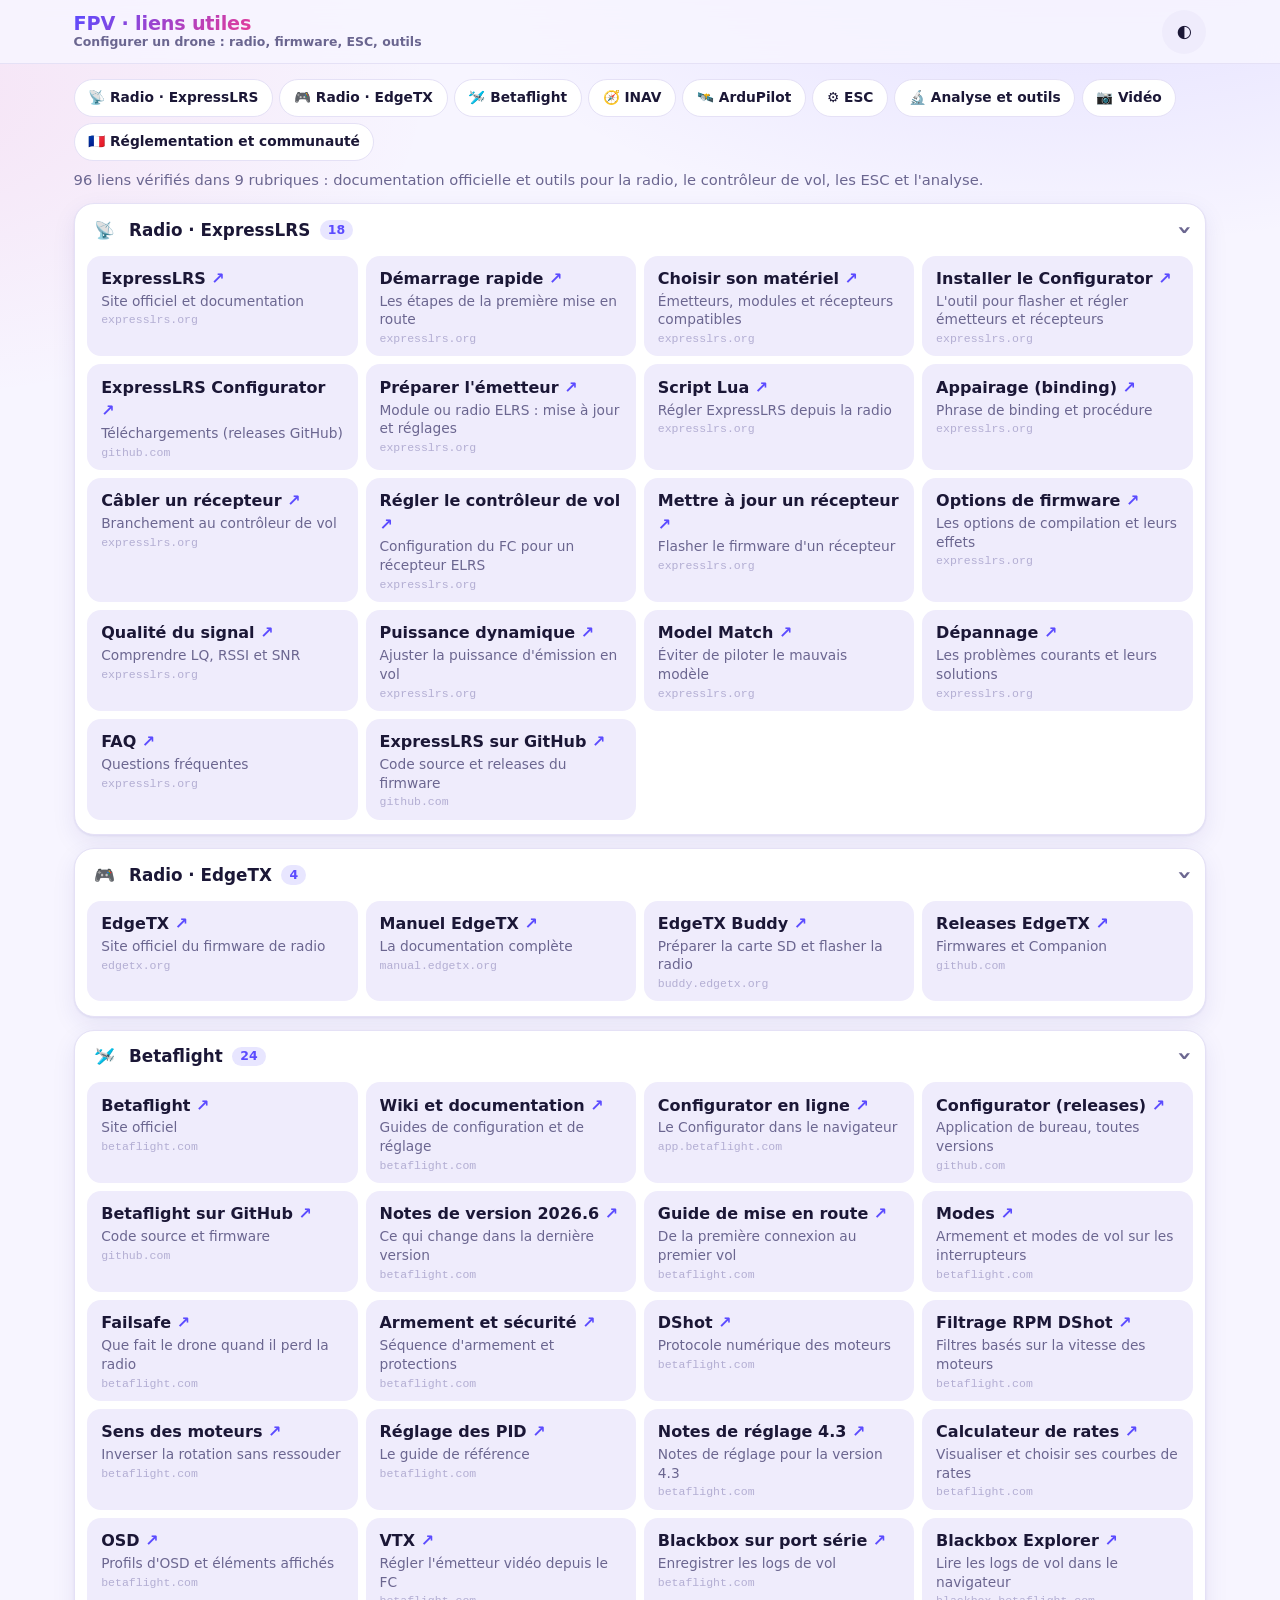
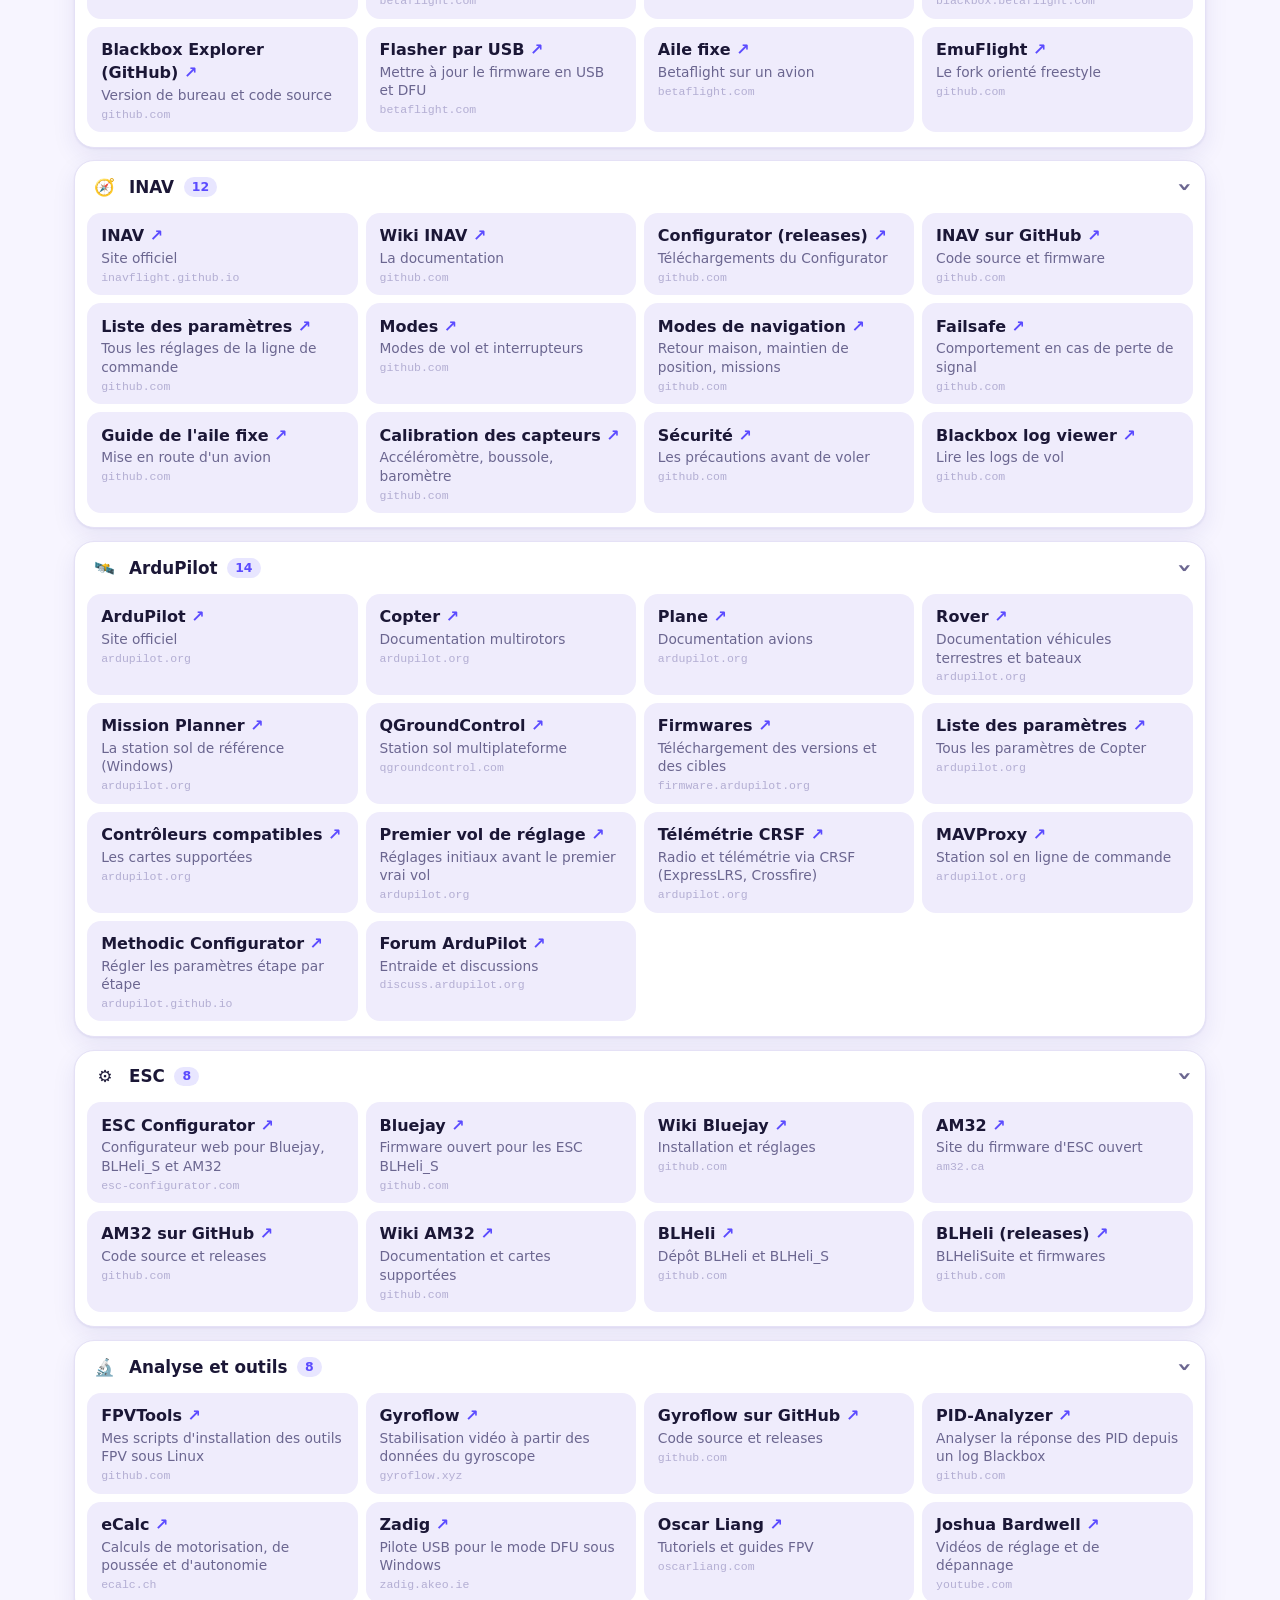
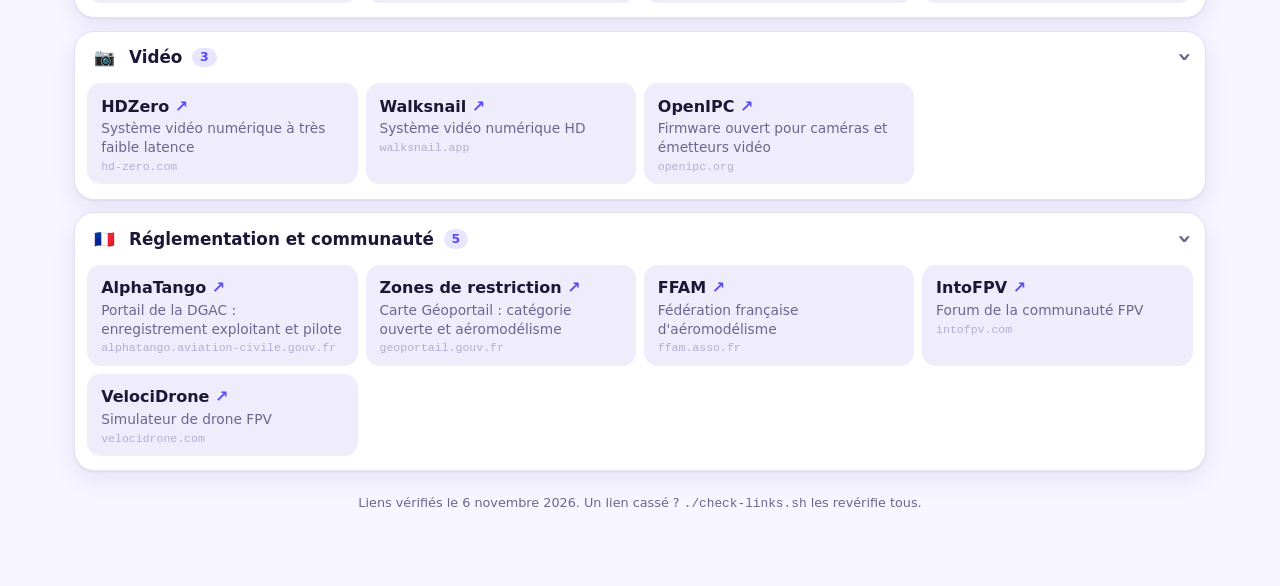
==== index.html @ 6d319567 "Add a page of useful links for configuring a drone index.html is a standalone page (no external reso" ====
<!doctype html>
<html lang="fr">
<head>
<meta charset="utf-8">
<meta name="viewport" content="width=device-width, initial-scale=1">
<title>FPV · liens utiles</title>
<meta name="description" content="Tous les liens utiles pour configurer un drone FPV : radio ExpressLRS et EdgeTX, Betaflight, INAV, ArduPilot, ESC, outils et documentation.">
<meta name="theme-color" content="#f7f5ff" media="(prefers-color-scheme: light)">
<meta name="theme-color" content="#0f0c22" media="(prefers-color-scheme: dark)">
<link rel="icon" type="image/svg+xml" href="data:image/svg+xml,%3Csvg xmlns='http://www.w3.org/2000/svg' viewBox='0 0 64 64'%3E%3Cdefs%3E%3ClinearGradient id='g' x1='0' y1='0' x2='1' y2='1'%3E%3Cstop offset='0' stop-color='%235b4bff'/%3E%3Cstop offset='1' stop-color='%23e63b97'/%3E%3C/linearGradient%3E%3C/defs%3E%3Crect width='64' height='64' rx='16' fill='url%28%23g%29'/%3E%3Cg fill='none' stroke='%23fff' stroke-width='4' stroke-linecap='round'%3E%3Cpath d='M22 22l20 20M42 22L22 42'/%3E%3Ccircle cx='19' cy='19' r='6'/%3E%3Ccircle cx='45' cy='19' r='6'/%3E%3Ccircle cx='19' cy='45' r='6'/%3E%3Ccircle cx='45' cy='45' r='6'/%3E%3C/g%3E%3Crect x='27' y='27' width='10' height='10' rx='3' fill='%23fff'/%3E%3C/svg%3E">
<!--
  Page autonome : tout le style et le script sont dans ce fichier, rien n'est chargé depuis l'extérieur.
  Les variables de couleur et de rayon (--bg, --card, --ac, --grad…) sont celles de WebApps/code/common.css :
  pour l'intégrer à WebApps, supprimer le bloc « Variables » ci-dessous et ajouter <link rel="stylesheet" href="common.css">.
  Pensée pour les petits écrans (à partir de 240 px de large, écran tactile de kiosque) comme pour les grands.
-->
<style>
/* Variables (identiques à common.css) ----------------------------------- */
:root{
  color-scheme:light;
  --bg:#f7f5ff; --card:#ffffff; --card2:#efecfc; --fg:#1b1736; --mut:#6b6690; --mut2:#b3aed3; --line:#e5e1f6;
  --ac:#5b4bff; --ac2:#e63b97; --ac3:#ffb020; --on-ac:#ffffff;
  --glass:#f7f5ffd9; --shadow:0 1px 2px #2b1f8a14,0 8px 24px #2b1f8a14;
  --ac-soft:color-mix(in srgb,var(--ac) 14%,var(--card));
  --hover:color-mix(in srgb,var(--fg) 7%,transparent);
  --grad:linear-gradient(135deg,var(--ac),var(--ac2));
  --r-s:12px; --r-m:14px; --r-l:20px;
  --f-ui:ui-rounded,"SF Pro Rounded",Nunito,"Varela Round",system-ui,-apple-system,"Segoe UI",Roboto,sans-serif;
  --f-mono:ui-monospace,SFMono-Regular,Menlo,Consolas,monospace;
  accent-color:var(--ac);
}
@media (prefers-color-scheme:dark){
  :root:not([data-theme="light"]){
    color-scheme:dark;
    --bg:#0f0c22; --card:#1a1633; --card2:#262048; --fg:#f2efff; --mut:#a29ccb; --mut2:#544d78; --line:#2f2858;
    --ac:#8f7dff; --ac2:#ff6fb5; --ac3:#ffc247; --on-ac:#150b33;
    --glass:#0f0c22d9; --shadow:0 1px 2px #0007,0 10px 28px #0005;
  }
}
:root[data-theme="dark"]{
  color-scheme:dark;
  --bg:#0f0c22; --card:#1a1633; --card2:#262048; --fg:#f2efff; --mut:#a29ccb; --mut2:#544d78; --line:#2f2858;
  --ac:#8f7dff; --ac2:#ff6fb5; --ac3:#ffc247; --on-ac:#150b33;
  --glass:#0f0c22d9; --shadow:0 1px 2px #0007,0 10px 28px #0005;
}

/* Base --------------------------------------------------------------------- */
*{box-sizing:border-box}
html{-webkit-text-size-adjust:100%}
body{
  margin:0; color:var(--fg); font:16px/1.45 var(--f-ui);
  background:
    radial-gradient(60rem 30rem at 85% -10%, color-mix(in srgb,var(--ac) 14%,transparent), transparent 70%),
    radial-gradient(50rem 28rem at -10% 10%, color-mix(in srgb,var(--ac2) 10%,transparent), transparent 70%),
    var(--bg);
  background-attachment:fixed;
}
.wrap{max-width:74rem; margin:0 auto; padding:0 clamp(.6rem,3vw,1.6rem) 3rem}

/* Barre du haut ------------------------------------------------------------ */
.topbar{position:sticky; top:0; z-index:5; background:var(--glass); backdrop-filter:blur(14px); -webkit-backdrop-filter:blur(14px); border-bottom:1px solid var(--line)}
.topbar-in{max-width:74rem; margin:0 auto; padding:.6rem clamp(.6rem,3vw,1.6rem); display:flex; align-items:center; gap:.6rem}
.brand{flex:1; min-width:0; margin:0; font-size:1.2rem; font-weight:800; letter-spacing:-.01em; line-height:1.15}
.brand>span:first-child{background:var(--grad); -webkit-background-clip:text; background-clip:text; color:transparent}
.subtitle{display:block; color:var(--mut); font-size:.78rem; font-weight:600; letter-spacing:0}
.iconbtn{flex:none; width:2.75rem; height:2.75rem; border:0; border-radius:50%; background:var(--card2); color:var(--fg); font:inherit; font-size:1.1rem; cursor:pointer}
.iconbtn:hover{background:var(--hover)}

/* Navigation par pastilles -------------------------------------------------- */
.chips{display:flex; flex-wrap:wrap; gap:.4rem; padding:.9rem 0 .3rem}
.chips a{display:inline-block; padding:.5rem .85rem; border-radius:999px; background:var(--card); border:1px solid var(--line); color:var(--fg); text-decoration:none; font-size:.86rem; font-weight:700}
.chips a:hover{border-color:var(--ac); background:var(--ac-soft)}
.intro{margin:.2rem 0 .4rem; color:var(--mut); font-size:.92rem}

/* Sections repliables ------------------------------------------------------- */
details.cat{margin:.8rem 0; background:var(--card); border:1px solid var(--line); border-radius:var(--r-l); box-shadow:var(--shadow); scroll-margin-top:4.5rem}
details.cat>summary{display:flex; align-items:center; gap:.6rem; padding:.85rem 1rem; min-height:3rem; cursor:pointer; list-style:none; font-weight:800; font-size:1.05rem}
details.cat>summary::-webkit-details-marker{display:none}
details.cat>summary::after{content:"›"; margin-left:auto; color:var(--mut); font-size:1.5rem; line-height:1; transition:transform .2s}
details.cat[open]>summary::after{transform:rotate(90deg)}
.ic{flex:none; width:1.8rem; text-align:center}
.nm{min-width:0}
.n{flex:none; padding:.05rem .5rem; border-radius:999px; background:var(--ac-soft); color:var(--ac); font-size:.78rem; font-weight:800}

/* Liens ---------------------------------------------------------------------- */
.links{list-style:none; margin:0; padding:0 .8rem .9rem; display:grid; gap:.5rem; grid-template-columns:repeat(auto-fill,minmax(min(100%,16rem),1fr))}
.lk{display:block; height:100%; min-height:2.75rem; padding:.65rem .8rem; border-radius:var(--r-m); background:var(--card2); border:1px solid transparent; color:var(--fg); text-decoration:none}
.lk:hover{border-color:var(--ac); background:var(--ac-soft)}
.lk:focus-visible,.chips a:focus-visible,summary:focus-visible,.iconbtn:focus-visible{outline:3px solid var(--ac); outline-offset:2px}
.lk .t{display:block; font-weight:700; overflow-wrap:anywhere}
.lk .t::after{content:" ↗"; color:var(--ac); font-weight:600}
.lk .d{display:block; margin-top:.1rem; color:var(--mut); font-size:.86rem; line-height:1.35}
.lk .h{display:block; margin-top:.2rem; color:var(--mut2); font:.72rem var(--f-mono); overflow-wrap:anywhere}

footer{margin-top:1.4rem; color:var(--mut); font-size:.8rem; text-align:center}
footer code{font-family:var(--f-mono)}

@media (max-width:360px){
  body{font-size:15px}
  .subtitle{display:none}
  .chips a{padding:.45rem .7rem}
  .links{padding:0 .5rem .6rem}
}
@media (prefers-reduced-motion:reduce){*{transition:none!important}}
@media print{.topbar,.chips{display:none} details.cat{box-shadow:none} details.cat:not([open])>*:not(summary){display:block}}
</style>
</head>
<body>
<header class="topbar">
  <div class="topbar-in">
    <h1 class="brand"><span>FPV · liens utiles</span><span class="subtitle">Configurer un drone : radio, firmware, ESC, outils</span></h1>
    <button class="iconbtn" id="theme" type="button" aria-label="Thème : automatique" title="Thème : automatique">◐</button>
  </div>
</header>

<main class="wrap">
  <nav class="chips" aria-label="Sections">
    <a href="#elrs">📡 Radio · ExpressLRS</a>
    <a href="#edgetx">🎮 Radio · EdgeTX</a>
    <a href="#betaflight">🛩️ Betaflight</a>
    <a href="#inav">🧭 INAV</a>
    <a href="#ardupilot">🛰️ ArduPilot</a>
    <a href="#esc">⚙️ ESC</a>
    <a href="#outils">🔬 Analyse et outils</a>
    <a href="#video">📷 Vidéo</a>
    <a href="#ref">🇫🇷 Réglementation et communauté</a>
  </nav>
  <p class="intro">96 liens vérifiés dans 9 rubriques : documentation officielle et outils pour la radio, le contrôleur de vol, les ESC et l'analyse.</p>

  <details class="cat" id="elrs" open>
    <summary><span class="ic" aria-hidden="true">📡</span><span class="nm">Radio · ExpressLRS</span><span class="n">18</span></summary>
    <ul class="links">
      <li><a class="lk" href="https://www.expresslrs.org/"><span class="t">ExpressLRS</span><span class="d">Site officiel et documentation</span><span class="h">expresslrs.org</span></a></li>
      <li><a class="lk" href="https://www.expresslrs.org/quick-start/getting-started/"><span class="t">Démarrage rapide</span><span class="d">Les étapes de la première mise en route</span><span class="h">expresslrs.org</span></a></li>
      <li><a class="lk" href="https://www.expresslrs.org/hardware/hardware-selection/"><span class="t">Choisir son matériel</span><span class="d">Émetteurs, modules et récepteurs compatibles</span><span class="h">expresslrs.org</span></a></li>
      <li><a class="lk" href="https://www.expresslrs.org/quick-start/installing-configurator/"><span class="t">Installer le Configurator</span><span class="d">L&#x27;outil pour flasher et régler émetteurs et récepteurs</span><span class="h">expresslrs.org</span></a></li>
      <li><a class="lk" href="https://github.com/ExpressLRS/ExpressLRS-Configurator/releases"><span class="t">ExpressLRS Configurator</span><span class="d">Téléchargements (releases GitHub)</span><span class="h">github.com</span></a></li>
      <li><a class="lk" href="https://www.expresslrs.org/quick-start/transmitters/tx-prep/"><span class="t">Préparer l&#x27;émetteur</span><span class="d">Module ou radio ELRS : mise à jour et réglages</span><span class="h">expresslrs.org</span></a></li>
      <li><a class="lk" href="https://www.expresslrs.org/quick-start/transmitters/lua-howto/"><span class="t">Script Lua</span><span class="d">Régler ExpressLRS depuis la radio</span><span class="h">expresslrs.org</span></a></li>
      <li><a class="lk" href="https://www.expresslrs.org/quick-start/binding/"><span class="t">Appairage (binding)</span><span class="d">Phrase de binding et procédure</span><span class="h">expresslrs.org</span></a></li>
      <li><a class="lk" href="https://www.expresslrs.org/quick-start/receivers/wiring-up/"><span class="t">Câbler un récepteur</span><span class="d">Branchement au contrôleur de vol</span><span class="h">expresslrs.org</span></a></li>
      <li><a class="lk" href="https://www.expresslrs.org/quick-start/receivers/configuring-fc/"><span class="t">Régler le contrôleur de vol</span><span class="d">Configuration du FC pour un récepteur ELRS</span><span class="h">expresslrs.org</span></a></li>
      <li><a class="lk" href="https://www.expresslrs.org/quick-start/receivers/updating/"><span class="t">Mettre à jour un récepteur</span><span class="d">Flasher le firmware d&#x27;un récepteur</span><span class="h">expresslrs.org</span></a></li>
      <li><a class="lk" href="https://www.expresslrs.org/quick-start/firmware-options/"><span class="t">Options de firmware</span><span class="d">Les options de compilation et leurs effets</span><span class="h">expresslrs.org</span></a></li>
      <li><a class="lk" href="https://www.expresslrs.org/info/signal-health/"><span class="t">Qualité du signal</span><span class="d">Comprendre LQ, RSSI et SNR</span><span class="h">expresslrs.org</span></a></li>
      <li><a class="lk" href="https://www.expresslrs.org/software/dynamic-transmit-power/"><span class="t">Puissance dynamique</span><span class="d">Ajuster la puissance d&#x27;émission en vol</span><span class="h">expresslrs.org</span></a></li>
      <li><a class="lk" href="https://www.expresslrs.org/software/model-config-match/"><span class="t">Model Match</span><span class="d">Éviter de piloter le mauvais modèle</span><span class="h">expresslrs.org</span></a></li>
      <li><a class="lk" href="https://www.expresslrs.org/quick-start/troubleshooting/"><span class="t">Dépannage</span><span class="d">Les problèmes courants et leurs solutions</span><span class="h">expresslrs.org</span></a></li>
      <li><a class="lk" href="https://www.expresslrs.org/faq/"><span class="t">FAQ</span><span class="d">Questions fréquentes</span><span class="h">expresslrs.org</span></a></li>
      <li><a class="lk" href="https://github.com/ExpressLRS/ExpressLRS"><span class="t">ExpressLRS sur GitHub</span><span class="d">Code source et releases du firmware</span><span class="h">github.com</span></a></li>
    </ul>
  </details>
  <details class="cat" id="edgetx" open>
    <summary><span class="ic" aria-hidden="true">🎮</span><span class="nm">Radio · EdgeTX</span><span class="n">4</span></summary>
    <ul class="links">
      <li><a class="lk" href="https://edgetx.org/"><span class="t">EdgeTX</span><span class="d">Site officiel du firmware de radio</span><span class="h">edgetx.org</span></a></li>
      <li><a class="lk" href="https://manual.edgetx.org/"><span class="t">Manuel EdgeTX</span><span class="d">La documentation complète</span><span class="h">manual.edgetx.org</span></a></li>
      <li><a class="lk" href="https://buddy.edgetx.org/"><span class="t">EdgeTX Buddy</span><span class="d">Préparer la carte SD et flasher la radio</span><span class="h">buddy.edgetx.org</span></a></li>
      <li><a class="lk" href="https://github.com/EdgeTX/edgetx/releases"><span class="t">Releases EdgeTX</span><span class="d">Firmwares et Companion</span><span class="h">github.com</span></a></li>
    </ul>
  </details>
  <details class="cat" id="betaflight" open>
    <summary><span class="ic" aria-hidden="true">🛩️</span><span class="nm">Betaflight</span><span class="n">24</span></summary>
    <ul class="links">
      <li><a class="lk" href="https://betaflight.com/"><span class="t">Betaflight</span><span class="d">Site officiel</span><span class="h">betaflight.com</span></a></li>
      <li><a class="lk" href="https://betaflight.com/docs/wiki"><span class="t">Wiki et documentation</span><span class="d">Guides de configuration et de réglage</span><span class="h">betaflight.com</span></a></li>
      <li><a class="lk" href="https://app.betaflight.com/"><span class="t">Configurator en ligne</span><span class="d">Le Configurator dans le navigateur</span><span class="h">app.betaflight.com</span></a></li>
      <li><a class="lk" href="https://github.com/betaflight/betaflight-configurator/releases"><span class="t">Configurator (releases)</span><span class="d">Application de bureau, toutes versions</span><span class="h">github.com</span></a></li>
      <li><a class="lk" href="https://github.com/betaflight/betaflight"><span class="t">Betaflight sur GitHub</span><span class="d">Code source et firmware</span><span class="h">github.com</span></a></li>
      <li><a class="lk" href="https://betaflight.com/docs/wiki/release/Betaflight-2026-6-Release-Notes"><span class="t">Notes de version 2026.6</span><span class="d">Ce qui change dans la dernière version</span><span class="h">betaflight.com</span></a></li>
      <li><a class="lk" href="https://betaflight.com/docs/wiki/getting-started/setup-guide"><span class="t">Guide de mise en route</span><span class="d">De la première connexion au premier vol</span><span class="h">betaflight.com</span></a></li>
      <li><a class="lk" href="https://betaflight.com/docs/wiki/guides/current/Modes"><span class="t">Modes</span><span class="d">Armement et modes de vol sur les interrupteurs</span><span class="h">betaflight.com</span></a></li>
      <li><a class="lk" href="https://betaflight.com/docs/wiki/guides/current/Failsafe"><span class="t">Failsafe</span><span class="d">Que fait le drone quand il perd la radio</span><span class="h">betaflight.com</span></a></li>
      <li><a class="lk" href="https://betaflight.com/docs/wiki/guides/current/Arming-Sequence-And-Safety"><span class="t">Armement et sécurité</span><span class="d">Séquence d&#x27;armement et protections</span><span class="h">betaflight.com</span></a></li>
      <li><a class="lk" href="https://betaflight.com/docs/wiki/guides/current/Dshot"><span class="t">DShot</span><span class="d">Protocole numérique des moteurs</span><span class="h">betaflight.com</span></a></li>
      <li><a class="lk" href="https://betaflight.com/docs/wiki/guides/current/DSHOT-RPM-Filtering"><span class="t">Filtrage RPM DShot</span><span class="d">Filtres basés sur la vitesse des moteurs</span><span class="h">betaflight.com</span></a></li>
      <li><a class="lk" href="https://betaflight.com/docs/wiki/guides/current/Reversed-motor-direction"><span class="t">Sens des moteurs</span><span class="d">Inverser la rotation sans ressouder</span><span class="h">betaflight.com</span></a></li>
      <li><a class="lk" href="https://betaflight.com/docs/wiki/guides/current/PID-Tuning-Guide"><span class="t">Réglage des PID</span><span class="d">Le guide de référence</span><span class="h">betaflight.com</span></a></li>
      <li><a class="lk" href="https://betaflight.com/docs/wiki/tuning/4-3-Tuning-Notes"><span class="t">Notes de réglage 4.3</span><span class="d">Notes de réglage pour la version 4.3</span><span class="h">betaflight.com</span></a></li>
      <li><a class="lk" href="https://betaflight.com/docs/wiki/guides/current/Rate-Calculator"><span class="t">Calculateur de rates</span><span class="d">Visualiser et choisir ses courbes de rates</span><span class="h">betaflight.com</span></a></li>
      <li><a class="lk" href="https://betaflight.com/docs/wiki/guides/current/OSD-Profiles"><span class="t">OSD</span><span class="d">Profils d&#x27;OSD et éléments affichés</span><span class="h">betaflight.com</span></a></li>
      <li><a class="lk" href="https://betaflight.com/docs/wiki/guides/current/VTX"><span class="t">VTX</span><span class="d">Régler l&#x27;émetteur vidéo depuis le FC</span><span class="h">betaflight.com</span></a></li>
      <li><a class="lk" href="https://betaflight.com/docs/wiki/guides/current/Serial-BlackBox-Logging"><span class="t">Blackbox sur port série</span><span class="d">Enregistrer les logs de vol</span><span class="h">betaflight.com</span></a></li>
      <li><a class="lk" href="https://blackbox.betaflight.com/"><span class="t">Blackbox Explorer</span><span class="d">Lire les logs de vol dans le navigateur</span><span class="h">blackbox.betaflight.com</span></a></li>
      <li><a class="lk" href="https://github.com/betaflight/blackbox-log-viewer"><span class="t">Blackbox Explorer (GitHub)</span><span class="d">Version de bureau et code source</span><span class="h">github.com</span></a></li>
      <li><a class="lk" href="https://betaflight.com/docs/wiki/guides/current/USB-Flashing"><span class="t">Flasher par USB</span><span class="d">Mettre à jour le firmware en USB et DFU</span><span class="h">betaflight.com</span></a></li>
      <li><a class="lk" href="https://betaflight.com/docs/wiki/guides/current/Setup-for-a-Fixed-Wing-Aircraft"><span class="t">Aile fixe</span><span class="d">Betaflight sur un avion</span><span class="h">betaflight.com</span></a></li>
      <li><a class="lk" href="https://github.com/emuflight/EmuFlight"><span class="t">EmuFlight</span><span class="d">Le fork orienté freestyle</span><span class="h">github.com</span></a></li>
    </ul>
  </details>
  <details class="cat" id="inav" open>
    <summary><span class="ic" aria-hidden="true">🧭</span><span class="nm">INAV</span><span class="n">12</span></summary>
    <ul class="links">
      <li><a class="lk" href="https://inavflight.github.io/"><span class="t">INAV</span><span class="d">Site officiel</span><span class="h">inavflight.github.io</span></a></li>
      <li><a class="lk" href="https://github.com/iNavFlight/inav/wiki"><span class="t">Wiki INAV</span><span class="d">La documentation</span><span class="h">github.com</span></a></li>
      <li><a class="lk" href="https://github.com/iNavFlight/inav-configurator/releases"><span class="t">Configurator (releases)</span><span class="d">Téléchargements du Configurator</span><span class="h">github.com</span></a></li>
      <li><a class="lk" href="https://github.com/iNavFlight/inav"><span class="t">INAV sur GitHub</span><span class="d">Code source et firmware</span><span class="h">github.com</span></a></li>
      <li><a class="lk" href="https://github.com/iNavFlight/inav/blob/master/docs/Settings.md"><span class="t">Liste des paramètres</span><span class="d">Tous les réglages de la ligne de commande</span><span class="h">github.com</span></a></li>
      <li><a class="lk" href="https://github.com/iNavFlight/inav/wiki/Modes"><span class="t">Modes</span><span class="d">Modes de vol et interrupteurs</span><span class="h">github.com</span></a></li>
      <li><a class="lk" href="https://github.com/iNavFlight/inav/wiki/Navigation-modes"><span class="t">Modes de navigation</span><span class="d">Retour maison, maintien de position, missions</span><span class="h">github.com</span></a></li>
      <li><a class="lk" href="https://github.com/iNavFlight/inav/wiki/Failsafe"><span class="t">Failsafe</span><span class="d">Comportement en cas de perte de signal</span><span class="h">github.com</span></a></li>
      <li><a class="lk" href="https://github.com/iNavFlight/inav/wiki/Fixed-Wing-Guide"><span class="t">Guide de l&#x27;aile fixe</span><span class="d">Mise en route d&#x27;un avion</span><span class="h">github.com</span></a></li>
      <li><a class="lk" href="https://github.com/iNavFlight/inav/wiki/Sensor-Calibration"><span class="t">Calibration des capteurs</span><span class="d">Accéléromètre, boussole, baromètre</span><span class="h">github.com</span></a></li>
      <li><a class="lk" href="https://github.com/iNavFlight/inav/wiki/Safety"><span class="t">Sécurité</span><span class="d">Les précautions avant de voler</span><span class="h">github.com</span></a></li>
      <li><a class="lk" href="https://github.com/iNavFlight/blackbox-log-viewer"><span class="t">Blackbox log viewer</span><span class="d">Lire les logs de vol</span><span class="h">github.com</span></a></li>
    </ul>
  </details>
  <details class="cat" id="ardupilot" open>
    <summary><span class="ic" aria-hidden="true">🛰️</span><span class="nm">ArduPilot</span><span class="n">14</span></summary>
    <ul class="links">
      <li><a class="lk" href="https://ardupilot.org/"><span class="t">ArduPilot</span><span class="d">Site officiel</span><span class="h">ardupilot.org</span></a></li>
      <li><a class="lk" href="https://ardupilot.org/copter/"><span class="t">Copter</span><span class="d">Documentation multirotors</span><span class="h">ardupilot.org</span></a></li>
      <li><a class="lk" href="https://ardupilot.org/plane/"><span class="t">Plane</span><span class="d">Documentation avions</span><span class="h">ardupilot.org</span></a></li>
      <li><a class="lk" href="https://ardupilot.org/rover/"><span class="t">Rover</span><span class="d">Documentation véhicules terrestres et bateaux</span><span class="h">ardupilot.org</span></a></li>
      <li><a class="lk" href="https://ardupilot.org/planner/"><span class="t">Mission Planner</span><span class="d">La station sol de référence (Windows)</span><span class="h">ardupilot.org</span></a></li>
      <li><a class="lk" href="https://qgroundcontrol.com/"><span class="t">QGroundControl</span><span class="d">Station sol multiplateforme</span><span class="h">qgroundcontrol.com</span></a></li>
      <li><a class="lk" href="https://firmware.ardupilot.org/"><span class="t">Firmwares</span><span class="d">Téléchargement des versions et des cibles</span><span class="h">firmware.ardupilot.org</span></a></li>
      <li><a class="lk" href="https://ardupilot.org/copter/docs/parameters.html"><span class="t">Liste des paramètres</span><span class="d">Tous les paramètres de Copter</span><span class="h">ardupilot.org</span></a></li>
      <li><a class="lk" href="https://ardupilot.org/copter/docs/common-autopilots.html"><span class="t">Contrôleurs compatibles</span><span class="d">Les cartes supportées</span><span class="h">ardupilot.org</span></a></li>
      <li><a class="lk" href="https://ardupilot.org/copter/docs/initial-tuning-flight.html"><span class="t">Premier vol de réglage</span><span class="d">Réglages initiaux avant le premier vrai vol</span><span class="h">ardupilot.org</span></a></li>
      <li><a class="lk" href="https://ardupilot.org/copter/docs/common-crsf-telemetry.html"><span class="t">Télémétrie CRSF</span><span class="d">Radio et télémétrie via CRSF (ExpressLRS, Crossfire)</span><span class="h">ardupilot.org</span></a></li>
      <li><a class="lk" href="https://ardupilot.org/mavproxy/"><span class="t">MAVProxy</span><span class="d">Station sol en ligne de commande</span><span class="h">ardupilot.org</span></a></li>
      <li><a class="lk" href="https://ardupilot.github.io/MethodicConfigurator/"><span class="t">Methodic Configurator</span><span class="d">Régler les paramètres étape par étape</span><span class="h">ardupilot.github.io</span></a></li>
      <li><a class="lk" href="https://discuss.ardupilot.org/"><span class="t">Forum ArduPilot</span><span class="d">Entraide et discussions</span><span class="h">discuss.ardupilot.org</span></a></li>
    </ul>
  </details>
  <details class="cat" id="esc" open>
    <summary><span class="ic" aria-hidden="true">⚙️</span><span class="nm">ESC</span><span class="n">8</span></summary>
    <ul class="links">
      <li><a class="lk" href="https://esc-configurator.com/"><span class="t">ESC Configurator</span><span class="d">Configurateur web pour Bluejay, BLHeli_S et AM32</span><span class="h">esc-configurator.com</span></a></li>
      <li><a class="lk" href="https://github.com/bird-sanctuary/bluejay"><span class="t">Bluejay</span><span class="d">Firmware ouvert pour les ESC BLHeli_S</span><span class="h">github.com</span></a></li>
      <li><a class="lk" href="https://github.com/bird-sanctuary/bluejay/wiki"><span class="t">Wiki Bluejay</span><span class="d">Installation et réglages</span><span class="h">github.com</span></a></li>
      <li><a class="lk" href="https://am32.ca/"><span class="t">AM32</span><span class="d">Site du firmware d&#x27;ESC ouvert</span><span class="h">am32.ca</span></a></li>
      <li><a class="lk" href="https://github.com/am32-firmware/AM32"><span class="t">AM32 sur GitHub</span><span class="d">Code source et releases</span><span class="h">github.com</span></a></li>
      <li><a class="lk" href="https://github.com/am32-firmware/AM32/wiki"><span class="t">Wiki AM32</span><span class="d">Documentation et cartes supportées</span><span class="h">github.com</span></a></li>
      <li><a class="lk" href="https://github.com/bitdump/BLHeli"><span class="t">BLHeli</span><span class="d">Dépôt BLHeli et BLHeli_S</span><span class="h">github.com</span></a></li>
      <li><a class="lk" href="https://github.com/bitdump/BLHeli/releases"><span class="t">BLHeli (releases)</span><span class="d">BLHeliSuite et firmwares</span><span class="h">github.com</span></a></li>
    </ul>
  </details>
  <details class="cat" id="outils" open>
    <summary><span class="ic" aria-hidden="true">🔬</span><span class="nm">Analyse et outils</span><span class="n">8</span></summary>
    <ul class="links">
      <li><a class="lk" href="https://github.com/lstux/FPVTools"><span class="t">FPVTools</span><span class="d">Mes scripts d&#x27;installation des outils FPV sous Linux</span><span class="h">github.com</span></a></li>
      <li><a class="lk" href="https://gyroflow.xyz/"><span class="t">Gyroflow</span><span class="d">Stabilisation vidéo à partir des données du gyroscope</span><span class="h">gyroflow.xyz</span></a></li>
      <li><a class="lk" href="https://github.com/gyroflow/gyroflow"><span class="t">Gyroflow sur GitHub</span><span class="d">Code source et releases</span><span class="h">github.com</span></a></li>
      <li><a class="lk" href="https://github.com/Plasmatree/PID-Analyzer"><span class="t">PID-Analyzer</span><span class="d">Analyser la réponse des PID depuis un log Blackbox</span><span class="h">github.com</span></a></li>
      <li><a class="lk" href="https://www.ecalc.ch/"><span class="t">eCalc</span><span class="d">Calculs de motorisation, de poussée et d&#x27;autonomie</span><span class="h">ecalc.ch</span></a></li>
      <li><a class="lk" href="https://zadig.akeo.ie/"><span class="t">Zadig</span><span class="d">Pilote USB pour le mode DFU sous Windows</span><span class="h">zadig.akeo.ie</span></a></li>
      <li><a class="lk" href="https://oscarliang.com/"><span class="t">Oscar Liang</span><span class="d">Tutoriels et guides FPV</span><span class="h">oscarliang.com</span></a></li>
      <li><a class="lk" href="https://www.youtube.com/@JoshuaBardwell"><span class="t">Joshua Bardwell</span><span class="d">Vidéos de réglage et de dépannage</span><span class="h">youtube.com</span></a></li>
    </ul>
  </details>
  <details class="cat" id="video" open>
    <summary><span class="ic" aria-hidden="true">📷</span><span class="nm">Vidéo</span><span class="n">3</span></summary>
    <ul class="links">
      <li><a class="lk" href="https://www.hd-zero.com/"><span class="t">HDZero</span><span class="d">Système vidéo numérique à très faible latence</span><span class="h">hd-zero.com</span></a></li>
      <li><a class="lk" href="https://walksnail.app/"><span class="t">Walksnail</span><span class="d">Système vidéo numérique HD</span><span class="h">walksnail.app</span></a></li>
      <li><a class="lk" href="https://openipc.org/"><span class="t">OpenIPC</span><span class="d">Firmware ouvert pour caméras et émetteurs vidéo</span><span class="h">openipc.org</span></a></li>
    </ul>
  </details>
  <details class="cat" id="ref" open>
    <summary><span class="ic" aria-hidden="true">🇫🇷</span><span class="nm">Réglementation et communauté</span><span class="n">5</span></summary>
    <ul class="links">
      <li><a class="lk" href="https://alphatango.aviation-civile.gouv.fr/"><span class="t">AlphaTango</span><span class="d">Portail de la DGAC : enregistrement exploitant et pilote</span><span class="h">alphatango.aviation-civile.gouv.fr</span></a></li>
      <li><a class="lk" href="https://www.geoportail.gouv.fr/donnees/restrictions-uas-categorie-ouverte-et-aeromodelisme"><span class="t">Zones de restriction</span><span class="d">Carte Géoportail : catégorie ouverte et aéromodélisme</span><span class="h">geoportail.gouv.fr</span></a></li>
      <li><a class="lk" href="https://www.ffam.asso.fr/"><span class="t">FFAM</span><span class="d">Fédération française d&#x27;aéromodélisme</span><span class="h">ffam.asso.fr</span></a></li>
      <li><a class="lk" href="https://intofpv.com/"><span class="t">IntoFPV</span><span class="d">Forum de la communauté FPV</span><span class="h">intofpv.com</span></a></li>
      <li><a class="lk" href="https://www.velocidrone.com/"><span class="t">VelociDrone</span><span class="d">Simulateur de drone FPV</span><span class="h">velocidrone.com</span></a></li>
    </ul>
  </details>

  <footer>
    Liens vérifiés le 6 novembre 2026. Un lien cassé ? <code>./check-links.sh</code> les revérifie tous.
  </footer>
</main>

<script>
(function(){
  var root=document.documentElement, KEY="fpv-links-theme";
  function load(){try{return localStorage.getItem(KEY)}catch(e){return null}}
  function save(v){try{if(v)localStorage.setItem(KEY,v);else localStorage.removeItem(KEY)}catch(e){}}

  /* Thème : automatique (système) -> sombre -> clair */
  var btn=document.getElementById("theme");
  var names={"":"automatique",dark:"sombre",light:"clair"};
  function paint(){
    var cur=root.getAttribute("data-theme")||"";
    var txt="Thème : "+names[cur];
    btn.setAttribute("aria-label",txt); btn.title=txt;
    btn.textContent=cur==="dark"?"☾":cur==="light"?"☀":"◐";
  }
  var saved=load(); if(saved==="dark"||saved==="light") root.setAttribute("data-theme",saved);
  btn.addEventListener("click",function(){
    var cur=root.getAttribute("data-theme")||"";
    var next=cur===""?"dark":cur==="dark"?"light":"";
    if(next)root.setAttribute("data-theme",next); else root.removeAttribute("data-theme");
    save(next); paint();
  });
  paint();

  /* Petits écrans : rubriques repliées, on ouvre celle qu'on choisit (sans JavaScript, tout reste ouvert) */
  var cats=[].slice.call(document.querySelectorAll("details.cat"));
  if(window.matchMedia&&window.matchMedia("(max-width:520px)").matches) cats.forEach(function(d){d.open=false});
  function openHash(){
    var id=decodeURIComponent(location.hash.slice(1)); if(!id)return;
    var d=document.getElementById(id);
    if(d&&d.tagName==="DETAILS"){d.open=true; d.scrollIntoView()}
  }
  window.addEventListener("hashchange",openHash);
  openHash();
  /* Le même choix deux fois de suite ne déclenche pas hashchange : on rouvre à la main. */
  [].forEach.call(document.querySelectorAll(".chips a"),function(a){
    a.addEventListener("click",function(){
      var d=document.getElementById(a.getAttribute("href").slice(1)); if(d)d.open=true;
    });
  });
})();
</script>
</body>
</html>
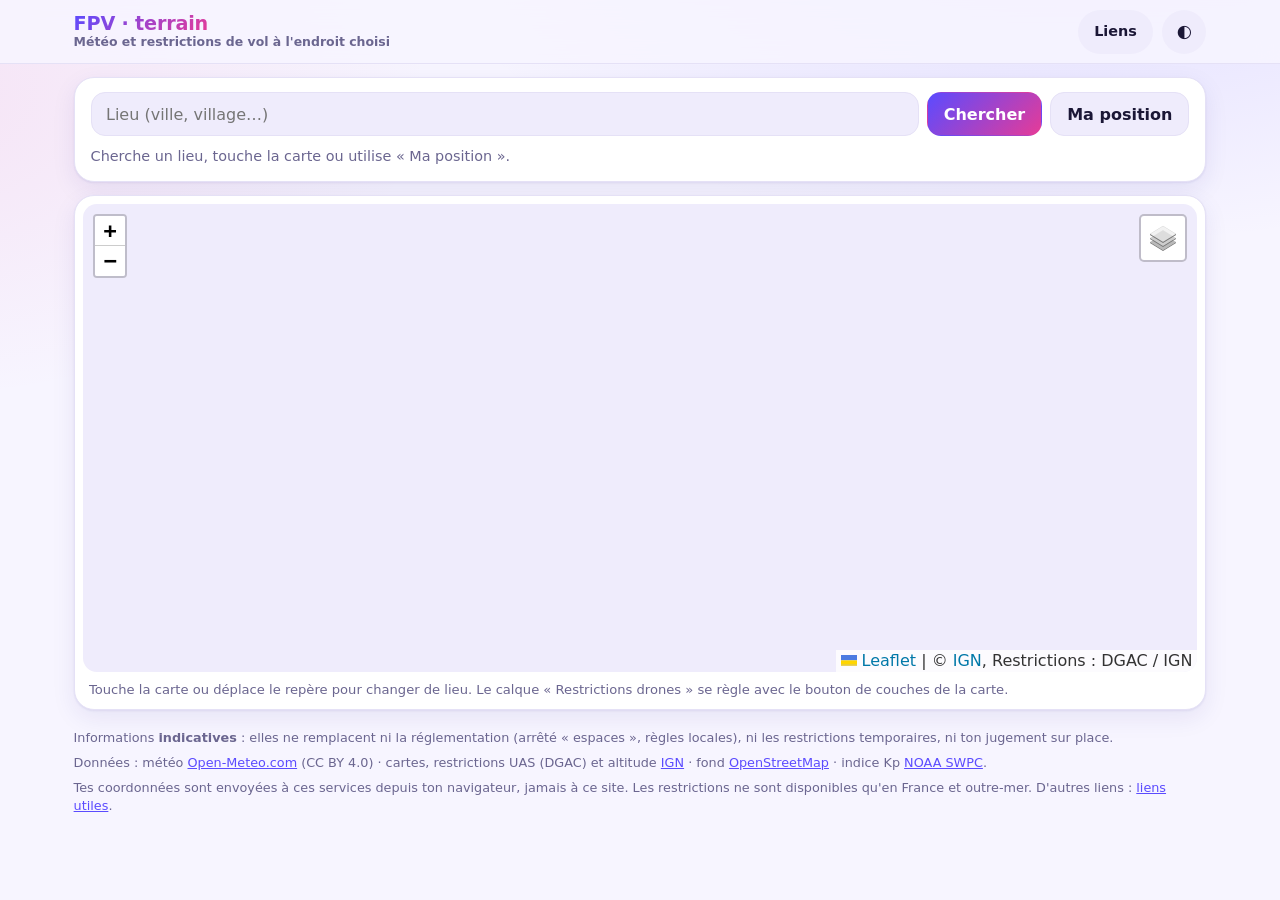
==== commit aa570dca: "Add a field page (map, weather, drone flight restrictions); links move to liens.html index.html is n" ====
--- a/index.html
+++ b/index.html
@@ -3,16 +3,19 @@
 <head>
 <meta charset="utf-8">
 <meta name="viewport" content="width=device-width, initial-scale=1">
-<title>FPV · liens utiles</title>
-<meta name="description" content="Tous les liens utiles pour configurer un drone FPV : radio ExpressLRS et EdgeTX, Betaflight, INAV, ArduPilot, ESC, outils et documentation.">
+<title>FPV · terrain</title>
+<meta name="description" content="Météo et restrictions de vol drone à l'endroit choisi : carte, vent, pluie, soleil, altitude, activité géomagnétique.">
 <meta name="theme-color" content="#f7f5ff" media="(prefers-color-scheme: light)">
 <meta name="theme-color" content="#0f0c22" media="(prefers-color-scheme: dark)">
-<link rel="icon" type="image/svg+xml" href="data:image/svg+xml,%3Csvg xmlns='http://www.w3.org/2000/svg' viewBox='0 0 64 64'%3E%3Cdefs%3E%3ClinearGradient id='g' x1='0' y1='0' x2='1' y2='1'%3E%3Cstop offset='0' stop-color='%235b4bff'/%3E%3Cstop offset='1' stop-color='%23e63b97'/%3E%3C/linearGradient%3E%3C/defs%3E%3Crect width='64' height='64' rx='16' fill='url%28%23g%29'/%3E%3Cg fill='none' stroke='%23fff' stroke-width='4' stroke-linecap='round'%3E%3Cpath d='M22 22l20 20M42 22L22 42'/%3E%3Ccircle cx='19' cy='19' r='6'/%3E%3Ccircle cx='45' cy='19' r='6'/%3E%3Ccircle cx='19' cy='45' r='6'/%3E%3Ccircle cx='45' cy='45' r='6'/%3E%3C/g%3E%3Crect x='27' y='27' width='10' height='10' rx='3' fill='%23fff'/%3E%3C/svg%3E">
+<link rel="icon" type="image/svg+xml" href="data:image/svg+xml,%3Csvg%20xmlns%3D%27http%3A//www.w3.org/2000/svg%27%20viewBox%3D%270%200%2064%2064%27%3E%3Cdefs%3E%3ClinearGradient%20id%3D%27g%27%20x1%3D%270%27%20y1%3D%270%27%20x2%3D%271%27%20y2%3D%271%27%3E%3Cstop%20offset%3D%270%27%20stop-color%3D%27%235b4bff%27/%3E%3Cstop%20offset%3D%271%27%20stop-color%3D%27%23e63b97%27/%3E%3C/linearGradient%3E%3C/defs%3E%3Crect%20width%3D%2764%27%20height%3D%2764%27%20rx%3D%2716%27%20fill%3D%27url%28%23g%29%27/%3E%3Cg%20fill%3D%27none%27%20stroke%3D%27%23fff%27%20stroke-width%3D%274%27%20stroke-linecap%3D%27round%27%3E%3Cpath%20d%3D%27M22%2022l20%2020M42%2022L22%2042%27/%3E%3Ccircle%20cx%3D%2719%27%20cy%3D%2719%27%20r%3D%276%27/%3E%3Ccircle%20cx%3D%2745%27%20cy%3D%2719%27%20r%3D%276%27/%3E%3Ccircle%20cx%3D%2719%27%20cy%3D%2745%27%20r%3D%276%27/%3E%3Ccircle%20cx%3D%2745%27%20cy%3D%2745%27%20r%3D%276%27/%3E%3C/g%3E%3Crect%20x%3D%2727%27%20y%3D%2727%27%20width%3D%2710%27%20height%3D%2710%27%20rx%3D%273%27%20fill%3D%27%23fff%27/%3E%3C/svg%3E">
+<link rel="stylesheet" href="vendor/leaflet/leaflet.css">
 <!--
-  Page autonome : tout le style et le script sont dans ce fichier, rien n'est chargé depuis l'extérieur.
-  Les variables de couleur et de rayon (--bg, --card, --ac, --grad…) sont celles de WebApps/code/common.css :
-  pour l'intégrer à WebApps, supprimer le bloc « Variables » ci-dessous et ajouter <link rel="stylesheet" href="common.css">.
-  Pensée pour les petits écrans (à partir de 240 px de large, écran tactile de kiosque) comme pour les grands.
+  Page principale : carte et informations sur le terrain (météo, restrictions de vol, soleil, altitude, Kp).
+  Les liens utiles sont dans liens.html. Seule bibliothèque : Leaflet (vendor/leaflet, licence BSD-2).
+  Appels faits depuis le navigateur, sans clé : Open-Meteo (météo, recherche de lieu), IGN Géoplateforme (cartes,
+  restrictions de vol, altitude), NOAA SWPC (indice Kp).
+  Adresse : ?lat=47.27&lon=-2.21 ou ?q=Saint-Nazaire (utile pour un kiosque sans GPS).
+  Variables de couleur : celles de WebApps/code/common.css.
 -->
 <style>
 /* Variables (identiques à common.css) ----------------------------------- */
@@ -20,6 +23,7 @@
   color-scheme:light;
   --bg:#f7f5ff; --card:#ffffff; --card2:#efecfc; --fg:#1b1736; --mut:#6b6690; --mut2:#b3aed3; --line:#e5e1f6;
   --ac:#5b4bff; --ac2:#e63b97; --ac3:#ffb020; --on-ac:#ffffff;
+  --ok:#16b86e; --warn:#f2a20c; --err:#e5484d;
   --glass:#f7f5ffd9; --shadow:0 1px 2px #2b1f8a14,0 8px 24px #2b1f8a14;
   --ac-soft:color-mix(in srgb,var(--ac) 14%,var(--card));
   --hover:color-mix(in srgb,var(--fg) 7%,transparent);
@@ -33,14 +37,14 @@
   :root:not([data-theme="light"]){
     color-scheme:dark;
     --bg:#0f0c22; --card:#1a1633; --card2:#262048; --fg:#f2efff; --mut:#a29ccb; --mut2:#544d78; --line:#2f2858;
-    --ac:#8f7dff; --ac2:#ff6fb5; --ac3:#ffc247; --on-ac:#150b33;
+    --ac:#8f7dff; --ac2:#ff6fb5; --ac3:#ffc247; --on-ac:#150b33; --ok:#3be28e; --warn:#ffc247; --err:#ff7b80;
     --glass:#0f0c22d9; --shadow:0 1px 2px #0007,0 10px 28px #0005;
   }
 }
 :root[data-theme="dark"]{
   color-scheme:dark;
   --bg:#0f0c22; --card:#1a1633; --card2:#262048; --fg:#f2efff; --mut:#a29ccb; --mut2:#544d78; --line:#2f2858;
-  --ac:#8f7dff; --ac2:#ff6fb5; --ac3:#ffc247; --on-ac:#150b33;
+  --ac:#8f7dff; --ac2:#ff6fb5; --ac3:#ffc247; --on-ac:#150b33; --ok:#3be28e; --warn:#ffc247; --err:#ff7b80;
   --glass:#0f0c22d9; --shadow:0 1px 2px #0007,0 10px 28px #0005;
 }
 
@@ -55,265 +59,614 @@
     var(--bg);
   background-attachment:fixed;
 }
-.wrap{max-width:74rem; margin:0 auto; padding:0 clamp(.6rem,3vw,1.6rem) 3rem}
+.wrap{max-width:74rem; margin:0 auto; padding:.8rem clamp(.6rem,3vw,1.6rem) 3rem}
+[hidden]{display:none!important}
+h2{margin:0 0 .6rem; font-size:1.05rem; font-weight:800}
 
 /* Barre du haut ------------------------------------------------------------ */
-.topbar{position:sticky; top:0; z-index:5; background:var(--glass); backdrop-filter:blur(14px); -webkit-backdrop-filter:blur(14px); border-bottom:1px solid var(--line)}
+.topbar{position:sticky; top:0; z-index:1100; background:var(--glass); backdrop-filter:blur(14px); -webkit-backdrop-filter:blur(14px); border-bottom:1px solid var(--line)}
 .topbar-in{max-width:74rem; margin:0 auto; padding:.6rem clamp(.6rem,3vw,1.6rem); display:flex; align-items:center; gap:.6rem}
 .brand{flex:1; min-width:0; margin:0; font-size:1.2rem; font-weight:800; letter-spacing:-.01em; line-height:1.15}
 .brand>span:first-child{background:var(--grad); -webkit-background-clip:text; background-clip:text; color:transparent}
 .subtitle{display:block; color:var(--mut); font-size:.78rem; font-weight:600; letter-spacing:0}
+.pill{flex:none; display:inline-flex; align-items:center; min-height:2.75rem; padding:0 1rem; border-radius:999px; background:var(--card2); color:var(--fg); text-decoration:none; font-weight:800; font-size:.9rem}
+.pill:hover{background:var(--hover)}
 .iconbtn{flex:none; width:2.75rem; height:2.75rem; border:0; border-radius:50%; background:var(--card2); color:var(--fg); font:inherit; font-size:1.1rem; cursor:pointer}
 .iconbtn:hover{background:var(--hover)}
 
-/* Navigation par pastilles -------------------------------------------------- */
-.chips{display:flex; flex-wrap:wrap; gap:.4rem; padding:.9rem 0 .3rem}
-.chips a{display:inline-block; padding:.5rem .85rem; border-radius:999px; background:var(--card); border:1px solid var(--line); color:var(--fg); text-decoration:none; font-size:.86rem; font-weight:700}
-.chips a:hover{border-color:var(--ac); background:var(--ac-soft)}
-.intro{margin:.2rem 0 .4rem; color:var(--mut); font-size:.92rem}
-
-/* Sections repliables ------------------------------------------------------- */
-details.cat{margin:.8rem 0; background:var(--card); border:1px solid var(--line); border-radius:var(--r-l); box-shadow:var(--shadow); scroll-margin-top:4.5rem}
-details.cat>summary{display:flex; align-items:center; gap:.6rem; padding:.85rem 1rem; min-height:3rem; cursor:pointer; list-style:none; font-weight:800; font-size:1.05rem}
-details.cat>summary::-webkit-details-marker{display:none}
-details.cat>summary::after{content:"›"; margin-left:auto; color:var(--mut); font-size:1.5rem; line-height:1; transition:transform .2s}
-details.cat[open]>summary::after{transform:rotate(90deg)}
-.ic{flex:none; width:1.8rem; text-align:center}
-.nm{min-width:0}
-.n{flex:none; padding:.05rem .5rem; border-radius:999px; background:var(--ac-soft); color:var(--ac); font-size:.78rem; font-weight:800}
-
-/* Liens ---------------------------------------------------------------------- */
-.links{list-style:none; margin:0; padding:0 .8rem .9rem; display:grid; gap:.5rem; grid-template-columns:repeat(auto-fill,minmax(min(100%,16rem),1fr))}
-.lk{display:block; height:100%; min-height:2.75rem; padding:.65rem .8rem; border-radius:var(--r-m); background:var(--card2); border:1px solid transparent; color:var(--fg); text-decoration:none}
-.lk:hover{border-color:var(--ac); background:var(--ac-soft)}
-.lk:focus-visible,.chips a:focus-visible,summary:focus-visible,.iconbtn:focus-visible{outline:3px solid var(--ac); outline-offset:2px}
-.lk .t{display:block; font-weight:700; overflow-wrap:anywhere}
-.lk .t::after{content:" ↗"; color:var(--ac); font-weight:600}
-.lk .d{display:block; margin-top:.1rem; color:var(--mut); font-size:.86rem; line-height:1.35}
-.lk .h{display:block; margin-top:.2rem; color:var(--mut2); font:.72rem var(--f-mono); overflow-wrap:anywhere}
-
-footer{margin-top:1.4rem; color:var(--mut); font-size:.8rem; text-align:center}
-footer code{font-family:var(--f-mono)}
+/* Cartes et boutons ---------------------------------------------------------- */
+.card{background:var(--card); border:1px solid var(--line); border-radius:var(--r-l); box-shadow:var(--shadow); padding:.9rem 1rem; margin:0 0 .8rem}
+.btn{min-height:2.75rem; padding:0 1rem; border:1px solid var(--line); border-radius:var(--r-m); background:var(--card2); color:var(--fg); font:inherit; font-weight:700; cursor:pointer}
+.btn:hover{background:var(--hover)}
+.btn.primary{background:var(--grad); color:var(--on-ac); border-color:transparent}
+.field{flex:1 1 12rem; min-width:0; min-height:2.75rem; padding:0 .9rem; border:1px solid var(--line); border-radius:var(--r-m); background:var(--card2); color:var(--fg); font:inherit}
+.lk:focus-visible,.btn:focus-visible,.field:focus-visible,.pill:focus-visible,.iconbtn:focus-visible,summary:focus-visible{outline:3px solid var(--ac); outline-offset:2px}
+
+/* Recherche ------------------------------------------------------------------ */
+#searchForm{display:flex; flex-wrap:wrap; gap:.5rem}
+.results{list-style:none; margin:.6rem 0 0; padding:0; display:grid; gap:.4rem}
+.results button{width:100%; text-align:left; min-height:2.75rem; padding:.5rem .8rem; border:1px solid var(--line); border-radius:var(--r-m); background:var(--card2); color:var(--fg); font:inherit; cursor:pointer}
+.results button:hover{border-color:var(--ac); background:var(--ac-soft)}
+.results small{display:block; color:var(--mut)}
+.status{margin:.6rem 0 0; color:var(--mut); font-size:.9rem; min-height:1.3em}
+.status.warn{color:var(--warn); font-weight:700}
+.status:empty{display:none}
+
+/* Carte ---------------------------------------------------------------------- */
+.mapcard{padding:.5rem}
+#map{position:relative; z-index:0; isolation:isolate; height:clamp(260px,52vh,560px); border-radius:var(--r-m); overflow:hidden; background:var(--card2)}
+.mapnote{margin:.5rem .4rem .1rem; color:var(--mut); font-size:.82rem}
+
+/* Pastilles de synthèse ------------------------------------------------------- */
+.where{margin:0 0 .6rem; font-weight:700; overflow-wrap:anywhere}
+.where small{display:block; color:var(--mut); font:.78rem var(--f-mono)}
+.badges{display:flex; flex-wrap:wrap; gap:.5rem}
+.badge{flex:1 1 9rem; min-width:0; padding:.55rem .75rem; border:2px solid var(--line); border-radius:var(--r-m); background:var(--card2)}
+.badge .bl{display:block; color:var(--mut); font-size:.74rem; font-weight:700; text-transform:uppercase; letter-spacing:.03em}
+.badge .bv{display:block; font-size:1rem; font-weight:800; overflow-wrap:anywhere}
+.badge.ok{border-color:var(--ok)} .badge.warn{border-color:var(--warn)} .badge.bad{border-color:var(--err)}
+.badge.ok .bv::before{content:"✓ "; color:var(--ok)} .badge.warn .bv::before{content:"! "; color:var(--warn)}
+.badge.bad .bv::before{content:"✕ "; color:var(--err)} .badge.unk .bv::before{content:"? "; color:var(--mut)}
+
+/* Grille des informations ------------------------------------------------------ */
+.grid{display:grid; gap:.8rem; grid-template-columns:repeat(auto-fit,minmax(min(100%,21rem),1fr)); align-items:start; margin-top:.8rem}
+.grid .card{margin:0}
+.kv{display:grid; gap:.45rem .8rem; grid-template-columns:repeat(auto-fit,minmax(8.5rem,1fr)); margin:0}
+.kv>div{min-width:0}
+.kv dt{color:var(--mut); font-size:.76rem; font-weight:700; text-transform:uppercase; letter-spacing:.03em}
+.kv dd{margin:0; font-weight:700; overflow-wrap:anywhere}
+.rbig{margin:0 0 .4rem; font-size:1.05rem; font-weight:800}
+.rlist{list-style:none; margin:0 0 .5rem; padding:0; display:grid; gap:.35rem}
+.rlist li{padding:.5rem .7rem; border-radius:var(--r-s); border-left:6px solid var(--mut2); background:var(--card2)}
+.rlist li.ok{border-left-color:var(--ok)} .rlist li.warn{border-left-color:var(--warn)} .rlist li.bad{border-left-color:var(--err)}
+.rlist small{display:block; color:var(--mut); font-weight:400}
+.note{margin:.5rem 0 0; color:var(--mut); font-size:.82rem}
+.note a{color:var(--ac)}
+details.legend{margin-top:.5rem}
+details.legend summary{cursor:pointer; color:var(--ac); font-weight:700; min-height:2.2rem; display:flex; align-items:center}
+details.legend img{display:block; max-width:100%; height:auto; margin-top:.4rem; background:#fff; border-radius:var(--r-s)}
+table.hours{width:100%; table-layout:fixed; border-collapse:collapse; font-size:.86rem; font-variant-numeric:tabular-nums}
+table.hours th{color:var(--mut); font-size:.72rem; text-transform:uppercase; letter-spacing:.03em; text-align:right; padding:.2rem .3rem; border-bottom:1px solid var(--line)}
+table.hours td{text-align:right; padding:.3rem .3rem; border-bottom:1px solid var(--line)}
+table.hours th:first-child,table.hours td:first-child{text-align:left; font-weight:800; width:3.4em}
+table.hours tr.g-warn td:nth-child(3){color:var(--warn); font-weight:800}
+table.hours tr.g-bad td:nth-child(3){color:var(--err); font-weight:800}
+.loading{color:var(--mut); font-style:italic}
+
+footer{margin-top:1.2rem; color:var(--mut); font-size:.8rem}
+footer p{margin:.4rem 0}
+footer a{color:var(--ac)}
+
+.leaflet-container{font:inherit}
 
 @media (max-width:360px){
   body{font-size:15px}
   .subtitle{display:none}
-  .chips a{padding:.45rem .7rem}
-  .links{padding:0 .5rem .6rem}
+  .pill{padding:0 .75rem}
+  .card{padding:.75rem .7rem}
+  table.hours{font-size:.78rem}
+  table.hours th,table.hours td{padding:.25rem .15rem}
 }
 @media (prefers-reduced-motion:reduce){*{transition:none!important}}
-@media print{.topbar,.chips{display:none} details.cat{box-shadow:none} details.cat:not([open])>*:not(summary){display:block}}
 </style>
 </head>
 <body>
 <header class="topbar">
   <div class="topbar-in">
-    <h1 class="brand"><span>FPV · liens utiles</span><span class="subtitle">Configurer un drone : radio, firmware, ESC, outils</span></h1>
+    <h1 class="brand"><span>FPV · terrain</span><span class="subtitle">Météo et restrictions de vol à l'endroit choisi</span></h1>
+    <a class="pill" href="liens.html">Liens</a>
     <button class="iconbtn" id="theme" type="button" aria-label="Thème : automatique" title="Thème : automatique">◐</button>
   </div>
 </header>
 
 <main class="wrap">
-  <nav class="chips" aria-label="Sections">
-    <a href="#elrs">📡 Radio · ExpressLRS</a>
-    <a href="#edgetx">🎮 Radio · EdgeTX</a>
-    <a href="#betaflight">🛩️ Betaflight</a>
-    <a href="#inav">🧭 INAV</a>
-    <a href="#ardupilot">🛰️ ArduPilot</a>
-    <a href="#esc">⚙️ ESC</a>
-    <a href="#outils">🔬 Analyse et outils</a>
-    <a href="#video">📷 Vidéo</a>
-    <a href="#ref">🇫🇷 Réglementation et communauté</a>
-  </nav>
-  <p class="intro">96 liens vérifiés dans 9 rubriques : documentation officielle et outils pour la radio, le contrôleur de vol, les ESC et l'analyse.</p>
-
-  <details class="cat" id="elrs" open>
-    <summary><span class="ic" aria-hidden="true">📡</span><span class="nm">Radio · ExpressLRS</span><span class="n">18</span></summary>
-    <ul class="links">
-      <li><a class="lk" href="https://www.expresslrs.org/"><span class="t">ExpressLRS</span><span class="d">Site officiel et documentation</span><span class="h">expresslrs.org</span></a></li>
-      <li><a class="lk" href="https://www.expresslrs.org/quick-start/getting-started/"><span class="t">Démarrage rapide</span><span class="d">Les étapes de la première mise en route</span><span class="h">expresslrs.org</span></a></li>
-      <li><a class="lk" href="https://www.expresslrs.org/hardware/hardware-selection/"><span class="t">Choisir son matériel</span><span class="d">Émetteurs, modules et récepteurs compatibles</span><span class="h">expresslrs.org</span></a></li>
-      <li><a class="lk" href="https://www.expresslrs.org/quick-start/installing-configurator/"><span class="t">Installer le Configurator</span><span class="d">L&#x27;outil pour flasher et régler émetteurs et récepteurs</span><span class="h">expresslrs.org</span></a></li>
-      <li><a class="lk" href="https://github.com/ExpressLRS/ExpressLRS-Configurator/releases"><span class="t">ExpressLRS Configurator</span><span class="d">Téléchargements (releases GitHub)</span><span class="h">github.com</span></a></li>
-      <li><a class="lk" href="https://www.expresslrs.org/quick-start/transmitters/tx-prep/"><span class="t">Préparer l&#x27;émetteur</span><span class="d">Module ou radio ELRS : mise à jour et réglages</span><span class="h">expresslrs.org</span></a></li>
-      <li><a class="lk" href="https://www.expresslrs.org/quick-start/transmitters/lua-howto/"><span class="t">Script Lua</span><span class="d">Régler ExpressLRS depuis la radio</span><span class="h">expresslrs.org</span></a></li>
-      <li><a class="lk" href="https://www.expresslrs.org/quick-start/binding/"><span class="t">Appairage (binding)</span><span class="d">Phrase de binding et procédure</span><span class="h">expresslrs.org</span></a></li>
-      <li><a class="lk" href="https://www.expresslrs.org/quick-start/receivers/wiring-up/"><span class="t">Câbler un récepteur</span><span class="d">Branchement au contrôleur de vol</span><span class="h">expresslrs.org</span></a></li>
-      <li><a class="lk" href="https://www.expresslrs.org/quick-start/receivers/configuring-fc/"><span class="t">Régler le contrôleur de vol</span><span class="d">Configuration du FC pour un récepteur ELRS</span><span class="h">expresslrs.org</span></a></li>
-      <li><a class="lk" href="https://www.expresslrs.org/quick-start/receivers/updating/"><span class="t">Mettre à jour un récepteur</span><span class="d">Flasher le firmware d&#x27;un récepteur</span><span class="h">expresslrs.org</span></a></li>
-      <li><a class="lk" href="https://www.expresslrs.org/quick-start/firmware-options/"><span class="t">Options de firmware</span><span class="d">Les options de compilation et leurs effets</span><span class="h">expresslrs.org</span></a></li>
-      <li><a class="lk" href="https://www.expresslrs.org/info/signal-health/"><span class="t">Qualité du signal</span><span class="d">Comprendre LQ, RSSI et SNR</span><span class="h">expresslrs.org</span></a></li>
-      <li><a class="lk" href="https://www.expresslrs.org/software/dynamic-transmit-power/"><span class="t">Puissance dynamique</span><span class="d">Ajuster la puissance d&#x27;émission en vol</span><span class="h">expresslrs.org</span></a></li>
-      <li><a class="lk" href="https://www.expresslrs.org/software/model-config-match/"><span class="t">Model Match</span><span class="d">Éviter de piloter le mauvais modèle</span><span class="h">expresslrs.org</span></a></li>
-      <li><a class="lk" href="https://www.expresslrs.org/quick-start/troubleshooting/"><span class="t">Dépannage</span><span class="d">Les problèmes courants et leurs solutions</span><span class="h">expresslrs.org</span></a></li>
-      <li><a class="lk" href="https://www.expresslrs.org/faq/"><span class="t">FAQ</span><span class="d">Questions fréquentes</span><span class="h">expresslrs.org</span></a></li>
-      <li><a class="lk" href="https://github.com/ExpressLRS/ExpressLRS"><span class="t">ExpressLRS sur GitHub</span><span class="d">Code source et releases du firmware</span><span class="h">github.com</span></a></li>
-    </ul>
-  </details>
-  <details class="cat" id="edgetx" open>
-    <summary><span class="ic" aria-hidden="true">🎮</span><span class="nm">Radio · EdgeTX</span><span class="n">4</span></summary>
-    <ul class="links">
-      <li><a class="lk" href="https://edgetx.org/"><span class="t">EdgeTX</span><span class="d">Site officiel du firmware de radio</span><span class="h">edgetx.org</span></a></li>
-      <li><a class="lk" href="https://manual.edgetx.org/"><span class="t">Manuel EdgeTX</span><span class="d">La documentation complète</span><span class="h">manual.edgetx.org</span></a></li>
-      <li><a class="lk" href="https://buddy.edgetx.org/"><span class="t">EdgeTX Buddy</span><span class="d">Préparer la carte SD et flasher la radio</span><span class="h">buddy.edgetx.org</span></a></li>
-      <li><a class="lk" href="https://github.com/EdgeTX/edgetx/releases"><span class="t">Releases EdgeTX</span><span class="d">Firmwares et Companion</span><span class="h">github.com</span></a></li>
-    </ul>
-  </details>
-  <details class="cat" id="betaflight" open>
-    <summary><span class="ic" aria-hidden="true">🛩️</span><span class="nm">Betaflight</span><span class="n">24</span></summary>
-    <ul class="links">
-      <li><a class="lk" href="https://betaflight.com/"><span class="t">Betaflight</span><span class="d">Site officiel</span><span class="h">betaflight.com</span></a></li>
-      <li><a class="lk" href="https://betaflight.com/docs/wiki"><span class="t">Wiki et documentation</span><span class="d">Guides de configuration et de réglage</span><span class="h">betaflight.com</span></a></li>
-      <li><a class="lk" href="https://app.betaflight.com/"><span class="t">Configurator en ligne</span><span class="d">Le Configurator dans le navigateur</span><span class="h">app.betaflight.com</span></a></li>
-      <li><a class="lk" href="https://github.com/betaflight/betaflight-configurator/releases"><span class="t">Configurator (releases)</span><span class="d">Application de bureau, toutes versions</span><span class="h">github.com</span></a></li>
-      <li><a class="lk" href="https://github.com/betaflight/betaflight"><span class="t">Betaflight sur GitHub</span><span class="d">Code source et firmware</span><span class="h">github.com</span></a></li>
-      <li><a class="lk" href="https://betaflight.com/docs/wiki/release/Betaflight-2026-6-Release-Notes"><span class="t">Notes de version 2026.6</span><span class="d">Ce qui change dans la dernière version</span><span class="h">betaflight.com</span></a></li>
-      <li><a class="lk" href="https://betaflight.com/docs/wiki/getting-started/setup-guide"><span class="t">Guide de mise en route</span><span class="d">De la première connexion au premier vol</span><span class="h">betaflight.com</span></a></li>
-      <li><a class="lk" href="https://betaflight.com/docs/wiki/guides/current/Modes"><span class="t">Modes</span><span class="d">Armement et modes de vol sur les interrupteurs</span><span class="h">betaflight.com</span></a></li>
-      <li><a class="lk" href="https://betaflight.com/docs/wiki/guides/current/Failsafe"><span class="t">Failsafe</span><span class="d">Que fait le drone quand il perd la radio</span><span class="h">betaflight.com</span></a></li>
-      <li><a class="lk" href="https://betaflight.com/docs/wiki/guides/current/Arming-Sequence-And-Safety"><span class="t">Armement et sécurité</span><span class="d">Séquence d&#x27;armement et protections</span><span class="h">betaflight.com</span></a></li>
-      <li><a class="lk" href="https://betaflight.com/docs/wiki/guides/current/Dshot"><span class="t">DShot</span><span class="d">Protocole numérique des moteurs</span><span class="h">betaflight.com</span></a></li>
-      <li><a class="lk" href="https://betaflight.com/docs/wiki/guides/current/DSHOT-RPM-Filtering"><span class="t">Filtrage RPM DShot</span><span class="d">Filtres basés sur la vitesse des moteurs</span><span class="h">betaflight.com</span></a></li>
-      <li><a class="lk" href="https://betaflight.com/docs/wiki/guides/current/Reversed-motor-direction"><span class="t">Sens des moteurs</span><span class="d">Inverser la rotation sans ressouder</span><span class="h">betaflight.com</span></a></li>
-      <li><a class="lk" href="https://betaflight.com/docs/wiki/guides/current/PID-Tuning-Guide"><span class="t">Réglage des PID</span><span class="d">Le guide de référence</span><span class="h">betaflight.com</span></a></li>
-      <li><a class="lk" href="https://betaflight.com/docs/wiki/tuning/4-3-Tuning-Notes"><span class="t">Notes de réglage 4.3</span><span class="d">Notes de réglage pour la version 4.3</span><span class="h">betaflight.com</span></a></li>
-      <li><a class="lk" href="https://betaflight.com/docs/wiki/guides/current/Rate-Calculator"><span class="t">Calculateur de rates</span><span class="d">Visualiser et choisir ses courbes de rates</span><span class="h">betaflight.com</span></a></li>
-      <li><a class="lk" href="https://betaflight.com/docs/wiki/guides/current/OSD-Profiles"><span class="t">OSD</span><span class="d">Profils d&#x27;OSD et éléments affichés</span><span class="h">betaflight.com</span></a></li>
-      <li><a class="lk" href="https://betaflight.com/docs/wiki/guides/current/VTX"><span class="t">VTX</span><span class="d">Régler l&#x27;émetteur vidéo depuis le FC</span><span class="h">betaflight.com</span></a></li>
-      <li><a class="lk" href="https://betaflight.com/docs/wiki/guides/current/Serial-BlackBox-Logging"><span class="t">Blackbox sur port série</span><span class="d">Enregistrer les logs de vol</span><span class="h">betaflight.com</span></a></li>
-      <li><a class="lk" href="https://blackbox.betaflight.com/"><span class="t">Blackbox Explorer</span><span class="d">Lire les logs de vol dans le navigateur</span><span class="h">blackbox.betaflight.com</span></a></li>
-      <li><a class="lk" href="https://github.com/betaflight/blackbox-log-viewer"><span class="t">Blackbox Explorer (GitHub)</span><span class="d">Version de bureau et code source</span><span class="h">github.com</span></a></li>
-      <li><a class="lk" href="https://betaflight.com/docs/wiki/guides/current/USB-Flashing"><span class="t">Flasher par USB</span><span class="d">Mettre à jour le firmware en USB et DFU</span><span class="h">betaflight.com</span></a></li>
-      <li><a class="lk" href="https://betaflight.com/docs/wiki/guides/current/Setup-for-a-Fixed-Wing-Aircraft"><span class="t">Aile fixe</span><span class="d">Betaflight sur un avion</span><span class="h">betaflight.com</span></a></li>
-      <li><a class="lk" href="https://github.com/emuflight/EmuFlight"><span class="t">EmuFlight</span><span class="d">Le fork orienté freestyle</span><span class="h">github.com</span></a></li>
-    </ul>
-  </details>
-  <details class="cat" id="inav" open>
-    <summary><span class="ic" aria-hidden="true">🧭</span><span class="nm">INAV</span><span class="n">12</span></summary>
-    <ul class="links">
-      <li><a class="lk" href="https://inavflight.github.io/"><span class="t">INAV</span><span class="d">Site officiel</span><span class="h">inavflight.github.io</span></a></li>
-      <li><a class="lk" href="https://github.com/iNavFlight/inav/wiki"><span class="t">Wiki INAV</span><span class="d">La documentation</span><span class="h">github.com</span></a></li>
-      <li><a class="lk" href="https://github.com/iNavFlight/inav-configurator/releases"><span class="t">Configurator (releases)</span><span class="d">Téléchargements du Configurator</span><span class="h">github.com</span></a></li>
-      <li><a class="lk" href="https://github.com/iNavFlight/inav"><span class="t">INAV sur GitHub</span><span class="d">Code source et firmware</span><span class="h">github.com</span></a></li>
-      <li><a class="lk" href="https://github.com/iNavFlight/inav/blob/master/docs/Settings.md"><span class="t">Liste des paramètres</span><span class="d">Tous les réglages de la ligne de commande</span><span class="h">github.com</span></a></li>
-      <li><a class="lk" href="https://github.com/iNavFlight/inav/wiki/Modes"><span class="t">Modes</span><span class="d">Modes de vol et interrupteurs</span><span class="h">github.com</span></a></li>
-      <li><a class="lk" href="https://github.com/iNavFlight/inav/wiki/Navigation-modes"><span class="t">Modes de navigation</span><span class="d">Retour maison, maintien de position, missions</span><span class="h">github.com</span></a></li>
-      <li><a class="lk" href="https://github.com/iNavFlight/inav/wiki/Failsafe"><span class="t">Failsafe</span><span class="d">Comportement en cas de perte de signal</span><span class="h">github.com</span></a></li>
-      <li><a class="lk" href="https://github.com/iNavFlight/inav/wiki/Fixed-Wing-Guide"><span class="t">Guide de l&#x27;aile fixe</span><span class="d">Mise en route d&#x27;un avion</span><span class="h">github.com</span></a></li>
-      <li><a class="lk" href="https://github.com/iNavFlight/inav/wiki/Sensor-Calibration"><span class="t">Calibration des capteurs</span><span class="d">Accéléromètre, boussole, baromètre</span><span class="h">github.com</span></a></li>
-      <li><a class="lk" href="https://github.com/iNavFlight/inav/wiki/Safety"><span class="t">Sécurité</span><span class="d">Les précautions avant de voler</span><span class="h">github.com</span></a></li>
-      <li><a class="lk" href="https://github.com/iNavFlight/blackbox-log-viewer"><span class="t">Blackbox log viewer</span><span class="d">Lire les logs de vol</span><span class="h">github.com</span></a></li>
-    </ul>
-  </details>
-  <details class="cat" id="ardupilot" open>
-    <summary><span class="ic" aria-hidden="true">🛰️</span><span class="nm">ArduPilot</span><span class="n">14</span></summary>
-    <ul class="links">
-      <li><a class="lk" href="https://ardupilot.org/"><span class="t">ArduPilot</span><span class="d">Site officiel</span><span class="h">ardupilot.org</span></a></li>
-      <li><a class="lk" href="https://ardupilot.org/copter/"><span class="t">Copter</span><span class="d">Documentation multirotors</span><span class="h">ardupilot.org</span></a></li>
-      <li><a class="lk" href="https://ardupilot.org/plane/"><span class="t">Plane</span><span class="d">Documentation avions</span><span class="h">ardupilot.org</span></a></li>
-      <li><a class="lk" href="https://ardupilot.org/rover/"><span class="t">Rover</span><span class="d">Documentation véhicules terrestres et bateaux</span><span class="h">ardupilot.org</span></a></li>
-      <li><a class="lk" href="https://ardupilot.org/planner/"><span class="t">Mission Planner</span><span class="d">La station sol de référence (Windows)</span><span class="h">ardupilot.org</span></a></li>
-      <li><a class="lk" href="https://qgroundcontrol.com/"><span class="t">QGroundControl</span><span class="d">Station sol multiplateforme</span><span class="h">qgroundcontrol.com</span></a></li>
-      <li><a class="lk" href="https://firmware.ardupilot.org/"><span class="t">Firmwares</span><span class="d">Téléchargement des versions et des cibles</span><span class="h">firmware.ardupilot.org</span></a></li>
-      <li><a class="lk" href="https://ardupilot.org/copter/docs/parameters.html"><span class="t">Liste des paramètres</span><span class="d">Tous les paramètres de Copter</span><span class="h">ardupilot.org</span></a></li>
-      <li><a class="lk" href="https://ardupilot.org/copter/docs/common-autopilots.html"><span class="t">Contrôleurs compatibles</span><span class="d">Les cartes supportées</span><span class="h">ardupilot.org</span></a></li>
-      <li><a class="lk" href="https://ardupilot.org/copter/docs/initial-tuning-flight.html"><span class="t">Premier vol de réglage</span><span class="d">Réglages initiaux avant le premier vrai vol</span><span class="h">ardupilot.org</span></a></li>
-      <li><a class="lk" href="https://ardupilot.org/copter/docs/common-crsf-telemetry.html"><span class="t">Télémétrie CRSF</span><span class="d">Radio et télémétrie via CRSF (ExpressLRS, Crossfire)</span><span class="h">ardupilot.org</span></a></li>
-      <li><a class="lk" href="https://ardupilot.org/mavproxy/"><span class="t">MAVProxy</span><span class="d">Station sol en ligne de commande</span><span class="h">ardupilot.org</span></a></li>
-      <li><a class="lk" href="https://ardupilot.github.io/MethodicConfigurator/"><span class="t">Methodic Configurator</span><span class="d">Régler les paramètres étape par étape</span><span class="h">ardupilot.github.io</span></a></li>
-      <li><a class="lk" href="https://discuss.ardupilot.org/"><span class="t">Forum ArduPilot</span><span class="d">Entraide et discussions</span><span class="h">discuss.ardupilot.org</span></a></li>
-    </ul>
-  </details>
-  <details class="cat" id="esc" open>
-    <summary><span class="ic" aria-hidden="true">⚙️</span><span class="nm">ESC</span><span class="n">8</span></summary>
-    <ul class="links">
-      <li><a class="lk" href="https://esc-configurator.com/"><span class="t">ESC Configurator</span><span class="d">Configurateur web pour Bluejay, BLHeli_S et AM32</span><span class="h">esc-configurator.com</span></a></li>
-      <li><a class="lk" href="https://github.com/bird-sanctuary/bluejay"><span class="t">Bluejay</span><span class="d">Firmware ouvert pour les ESC BLHeli_S</span><span class="h">github.com</span></a></li>
-      <li><a class="lk" href="https://github.com/bird-sanctuary/bluejay/wiki"><span class="t">Wiki Bluejay</span><span class="d">Installation et réglages</span><span class="h">github.com</span></a></li>
-      <li><a class="lk" href="https://am32.ca/"><span class="t">AM32</span><span class="d">Site du firmware d&#x27;ESC ouvert</span><span class="h">am32.ca</span></a></li>
-      <li><a class="lk" href="https://github.com/am32-firmware/AM32"><span class="t">AM32 sur GitHub</span><span class="d">Code source et releases</span><span class="h">github.com</span></a></li>
-      <li><a class="lk" href="https://github.com/am32-firmware/AM32/wiki"><span class="t">Wiki AM32</span><span class="d">Documentation et cartes supportées</span><span class="h">github.com</span></a></li>
-      <li><a class="lk" href="https://github.com/bitdump/BLHeli"><span class="t">BLHeli</span><span class="d">Dépôt BLHeli et BLHeli_S</span><span class="h">github.com</span></a></li>
-      <li><a class="lk" href="https://github.com/bitdump/BLHeli/releases"><span class="t">BLHeli (releases)</span><span class="d">BLHeliSuite et firmwares</span><span class="h">github.com</span></a></li>
-    </ul>
-  </details>
-  <details class="cat" id="outils" open>
-    <summary><span class="ic" aria-hidden="true">🔬</span><span class="nm">Analyse et outils</span><span class="n">8</span></summary>
-    <ul class="links">
-      <li><a class="lk" href="https://github.com/lstux/FPVTools"><span class="t">FPVTools</span><span class="d">Mes scripts d&#x27;installation des outils FPV sous Linux</span><span class="h">github.com</span></a></li>
-      <li><a class="lk" href="https://gyroflow.xyz/"><span class="t">Gyroflow</span><span class="d">Stabilisation vidéo à partir des données du gyroscope</span><span class="h">gyroflow.xyz</span></a></li>
-      <li><a class="lk" href="https://github.com/gyroflow/gyroflow"><span class="t">Gyroflow sur GitHub</span><span class="d">Code source et releases</span><span class="h">github.com</span></a></li>
-      <li><a class="lk" href="https://github.com/Plasmatree/PID-Analyzer"><span class="t">PID-Analyzer</span><span class="d">Analyser la réponse des PID depuis un log Blackbox</span><span class="h">github.com</span></a></li>
-      <li><a class="lk" href="https://www.ecalc.ch/"><span class="t">eCalc</span><span class="d">Calculs de motorisation, de poussée et d&#x27;autonomie</span><span class="h">ecalc.ch</span></a></li>
-      <li><a class="lk" href="https://zadig.akeo.ie/"><span class="t">Zadig</span><span class="d">Pilote USB pour le mode DFU sous Windows</span><span class="h">zadig.akeo.ie</span></a></li>
-      <li><a class="lk" href="https://oscarliang.com/"><span class="t">Oscar Liang</span><span class="d">Tutoriels et guides FPV</span><span class="h">oscarliang.com</span></a></li>
-      <li><a class="lk" href="https://www.youtube.com/@JoshuaBardwell"><span class="t">Joshua Bardwell</span><span class="d">Vidéos de réglage et de dépannage</span><span class="h">youtube.com</span></a></li>
-    </ul>
-  </details>
-  <details class="cat" id="video" open>
-    <summary><span class="ic" aria-hidden="true">📷</span><span class="nm">Vidéo</span><span class="n">3</span></summary>
-    <ul class="links">
-      <li><a class="lk" href="https://www.hd-zero.com/"><span class="t">HDZero</span><span class="d">Système vidéo numérique à très faible latence</span><span class="h">hd-zero.com</span></a></li>
-      <li><a class="lk" href="https://walksnail.app/"><span class="t">Walksnail</span><span class="d">Système vidéo numérique HD</span><span class="h">walksnail.app</span></a></li>
-      <li><a class="lk" href="https://openipc.org/"><span class="t">OpenIPC</span><span class="d">Firmware ouvert pour caméras et émetteurs vidéo</span><span class="h">openipc.org</span></a></li>
-    </ul>
-  </details>
-  <details class="cat" id="ref" open>
-    <summary><span class="ic" aria-hidden="true">🇫🇷</span><span class="nm">Réglementation et communauté</span><span class="n">5</span></summary>
-    <ul class="links">
-      <li><a class="lk" href="https://alphatango.aviation-civile.gouv.fr/"><span class="t">AlphaTango</span><span class="d">Portail de la DGAC : enregistrement exploitant et pilote</span><span class="h">alphatango.aviation-civile.gouv.fr</span></a></li>
-      <li><a class="lk" href="https://www.geoportail.gouv.fr/donnees/restrictions-uas-categorie-ouverte-et-aeromodelisme"><span class="t">Zones de restriction</span><span class="d">Carte Géoportail : catégorie ouverte et aéromodélisme</span><span class="h">geoportail.gouv.fr</span></a></li>
-      <li><a class="lk" href="https://www.ffam.asso.fr/"><span class="t">FFAM</span><span class="d">Fédération française d&#x27;aéromodélisme</span><span class="h">ffam.asso.fr</span></a></li>
-      <li><a class="lk" href="https://intofpv.com/"><span class="t">IntoFPV</span><span class="d">Forum de la communauté FPV</span><span class="h">intofpv.com</span></a></li>
-      <li><a class="lk" href="https://www.velocidrone.com/"><span class="t">VelociDrone</span><span class="d">Simulateur de drone FPV</span><span class="h">velocidrone.com</span></a></li>
-    </ul>
-  </details>
+  <section class="card" aria-label="Choix du lieu">
+    <form id="searchForm" role="search">
+      <input class="field" id="q" type="search" placeholder="Lieu (ville, village…)" autocomplete="off" aria-label="Rechercher un lieu">
+      <button class="btn primary" type="submit">Chercher</button>
+      <button class="btn" type="button" id="gps">Ma position</button>
+    </form>
+    <ul class="results" id="results" hidden></ul>
+    <p class="status" id="status" role="status" aria-live="polite"></p>
+  </section>
+
+  <section class="card mapcard" aria-label="Carte">
+    <div id="map"></div>
+    <p class="mapnote">Touche la carte ou déplace le repère pour changer de lieu. Le calque « Restrictions drones » se règle avec le bouton de couches de la carte.</p>
+  </section>
+
+  <section id="info" hidden aria-label="Informations sur le terrain">
+    <div class="card">
+      <p class="where" id="where"></p>
+      <div class="badges" id="badges">
+        <div class="badge unk" id="b-restr"><span class="bl">Restriction</span><span class="bv">…</span></div>
+        <div class="badge unk" id="b-vent"><span class="bl">Vent</span><span class="bv">…</span></div>
+        <div class="badge unk" id="b-pluie"><span class="bl">Pluie · visibilité</span><span class="bv">…</span></div>
+        <div class="badge unk" id="b-jour"><span class="bl">Lumière</span><span class="bv">…</span></div>
+        <div class="badge unk" id="b-kp"><span class="bl">GPS (Kp)</span><span class="bv">…</span></div>
+      </div>
+      <p class="note">Pastilles indicatives : les seuils sont dans le script (SEUILS), à adapter à tes machines.</p>
+    </div>
+
+    <div class="grid">
+      <div class="card" id="c-restr">
+        <h2>Restrictions de vol</h2>
+        <div id="restrBody" class="loading">Interrogation de la carte officielle…</div>
+        <details class="legend">
+          <summary>Légende de la carte</summary>
+          <img alt="Légende des restrictions UAS : vol interdit, hauteurs maximales de 30, 50, 60 et 100 m, notification pour plus de 900 g, vol interdit au-dessus de 120 m" width="300" height="69" loading="lazy" src="https://data.geopf.fr/annexes/ressources/legendes/TRANSPORTS.DRONES.RESTRICTIONS-legend.png">
+        </details>
+        <p class="note">Cette carte <strong>ne couvre pas les interdictions temporaires</strong> (manifestations, secours, NOTAM) : consulte le <a href="https://www.sia.aviation-civile.gouv.fr/">SIA</a> avant de voler. Elle n'engage pas la responsabilité de ses producteurs.</p>
+      </div>
+
+      <div class="card" id="c-meteo">
+        <h2>Météo maintenant</h2>
+        <div id="meteoBody" class="loading">Chargement…</div>
+      </div>
+
+      <div class="card" id="c-hours">
+        <h2>Prochaines heures</h2>
+        <div id="hoursBody" class="loading">Chargement…</div>
+      </div>
+
+      <div class="card" id="c-ciel">
+        <h2>Terrain et ciel</h2>
+        <div id="cielBody" class="loading">Chargement…</div>
+        <p class="note" id="cielNote" hidden></p>
+      </div>
+    </div>
+  </section>
 
   <footer>
-    Liens vérifiés le 6 novembre 2026. Un lien cassé ? <code>./check-links.sh</code> les revérifie tous.
+    <p>Informations <strong>indicatives</strong> : elles ne remplacent ni la réglementation (arrêté « espaces », règles locales), ni les restrictions temporaires, ni ton jugement sur place.</p>
+    <p>Données : météo <a href="https://open-meteo.com/">Open-Meteo.com</a> (CC BY 4.0) · cartes, restrictions UAS (DGAC) et altitude <a href="https://geoservices.ign.fr/">IGN</a> · fond <a href="https://www.openstreetmap.org/copyright">OpenStreetMap</a> · indice Kp <a href="https://www.swpc.noaa.gov/">NOAA SWPC</a>.</p>
+    <p>Tes coordonnées sont envoyées à ces services depuis ton navigateur, jamais à ce site. Les restrictions ne sont disponibles qu'en France et outre-mer. D'autres liens : <a href="liens.html">liens utiles</a>.</p>
   </footer>
 </main>
 
+<script src="vendor/leaflet/leaflet.js"></script>
 <script>
-(function(){
-  var root=document.documentElement, KEY="fpv-links-theme";
-  function load(){try{return localStorage.getItem(KEY)}catch(e){return null}}
-  function save(v){try{if(v)localStorage.setItem(KEY,v);else localStorage.removeItem(KEY)}catch(e){}}
-
-  /* Thème : automatique (système) -> sombre -> clair */
-  var btn=document.getElementById("theme");
-  var names={"":"automatique",dark:"sombre",light:"clair"};
-  function paint(){
-    var cur=root.getAttribute("data-theme")||"";
-    var txt="Thème : "+names[cur];
-    btn.setAttribute("aria-label",txt); btn.title=txt;
-    btn.textContent=cur==="dark"?"☾":cur==="light"?"☀":"◐";
-  }
-  var saved=load(); if(saved==="dark"||saved==="light") root.setAttribute("data-theme",saved);
-  btn.addEventListener("click",function(){
-    var cur=root.getAttribute("data-theme")||"";
-    var next=cur===""?"dark":cur==="dark"?"light":"";
-    if(next)root.setAttribute("data-theme",next); else root.removeAttribute("data-theme");
-    save(next); paint();
+(function () {
+  "use strict";
+
+  /* Seuils des pastilles : indicatifs, à adapter à tes machines et à ton niveau (vitesses en km/h) */
+  var SEUILS = {
+    vent:    { orange: 25, rouge: 35 },
+    rafales: { orange: 30, rouge: 45 },
+    probaPluie: 40,          // % : pastille orange à partir de là (sur les 3 prochaines heures)
+    visibiliteKm: 3,         // pastille orange en dessous
+    kp: { orange: 4, rouge: 5 }
+  };
+
+  var STORE_KEY = "fpv-terrain-place";
+  var THEME_KEY = "fpv-links-theme";
+  var CARDINAUX = ["N","NNE","NE","ENE","E","ESE","SE","SSE","S","SSO","SO","OSO","O","ONO","NO","NNO"];
+  var LEGENDE_NOTE = "* Sauf conditions particulières publiées à l'arrêté « espaces » du 3 décembre 2020.";
+  /* France et outre-mer (rectangles approximatifs : sud, nord, ouest, est) : là où la couche des restrictions existe */
+  var ZONES_FR = [[41.2,51.3,-5.6,9.8],[15.7,16.7,-61.9,-60.9],[14.3,15.0,-61.3,-60.7],[1.9,6.0,-55.0,-51.0],
+                  [-21.6,-20.8,55.1,55.9],[-13.1,-12.5,44.9,45.4],[46.6,47.3,-56.6,-56.1]];
+
+  var $ = function (id) { return document.getElementById(id); };
+  var state = { lat: null, lon: null, label: null, token: 0, kp: undefined, userChoseBase: false };
+  var map, marker, accuracyCircle, baseIgn, baseOsm, baseOrtho, drones;
+
+  /* ---------- Outils ---------- */
+  function el(tag, cls, text) {
+    var e = document.createElement(tag);
+    if (cls) e.className = cls;
+    if (text != null) e.textContent = text;
+    return e;
+  }
+  function clear(node) { while (node.firstChild) node.removeChild(node.firstChild); }
+  function num(n, d) {
+    if (n == null || isNaN(n)) return "—";
+    return Number(n).toLocaleString("fr-FR", { maximumFractionDigits: d || 0, minimumFractionDigits: d || 0 });
+  }
+  function hhmm(iso) { return iso ? iso.slice(11, 16) : "—"; }
+  function cardinal(deg) { return deg == null ? "" : CARDINAUX[Math.round(deg / 22.5) % 16]; }
+  function fetchJSON(url, ms) {
+    var ctl = new AbortController();
+    var t = setTimeout(function () { ctl.abort(); }, ms || 12000);
+    return fetch(url, { signal: ctl.signal }).then(function (r) {
+      clearTimeout(t);
+      if (!r.ok) throw new Error("HTTP " + r.status);
+      return r.json();
+    }, function (e) { clearTimeout(t); throw e; });
+  }
+  function status(msg, kind) {
+    var s = $("status");
+    s.textContent = msg || "";
+    s.className = "status" + (kind ? " " + kind : "");
+  }
+  function validCoord(lat, lon) {
+    return isFinite(lat) && isFinite(lon) && Math.abs(lat) <= 90 && Math.abs(lon) <= 180;
+  }
+  function inFrance(lat, lon) {
+    return ZONES_FR.some(function (z) { return lat >= z[0] && lat <= z[1] && lon >= z[2] && lon <= z[3]; });
+  }
+  function storeGet(k) { try { return localStorage.getItem(k); } catch (e) { return null; } }
+  function storeSet(k, v) { try { if (v == null) localStorage.removeItem(k); else localStorage.setItem(k, v); } catch (e) {} }
+
+  /* ---------- Thème (automatique -> sombre -> clair, comme liens.html) ---------- */
+  (function theme() {
+    var root = document.documentElement, btn = $("theme");
+    var names = { "": "automatique", dark: "sombre", light: "clair" };
+    function paint() {
+      var cur = root.getAttribute("data-theme") || "";
+      var txt = "Thème : " + names[cur];
+      btn.setAttribute("aria-label", txt); btn.title = txt;
+      btn.textContent = cur === "dark" ? "☾" : cur === "light" ? "☀" : "◐";
+    }
+    var saved = storeGet(THEME_KEY);
+    if (saved === "dark" || saved === "light") root.setAttribute("data-theme", saved);
+    btn.addEventListener("click", function () {
+      var cur = root.getAttribute("data-theme") || "";
+      var next = cur === "" ? "dark" : cur === "dark" ? "light" : "";
+      if (next) root.setAttribute("data-theme", next); else root.removeAttribute("data-theme");
+      storeSet(THEME_KEY, next || null); paint();
+    });
+    paint();
+  })();
+
+  /* ---------- Carte ---------- */
+  function wmts(layer, tms, fmt) {
+    return "https://data.geopf.fr/wmts?SERVICE=WMTS&REQUEST=GetTile&VERSION=1.0.0&LAYER=" + layer +
+      "&STYLE=normal&FORMAT=image/" + fmt + "&TILEMATRIXSET=" + tms + "&TILEMATRIX={z}&TILEROW={y}&TILECOL={x}";
+  }
+  function initMap() {
+    map = L.map("map", { center: [46.6, 2.4], zoom: 5, worldCopyJump: true });
+    baseIgn = L.tileLayer(wmts("GEOGRAPHICALGRIDSYSTEMS.PLANIGNV2", "PM", "png"),
+      { maxZoom: 18, attribution: '© <a href="https://geoservices.ign.fr/">IGN</a>' });
+    baseOsm = L.tileLayer("https://tile.openstreetmap.org/{z}/{x}/{y}.png",
+      { maxZoom: 19, attribution: '© <a href="https://www.openstreetmap.org/copyright">OpenStreetMap</a>' });
+    baseOrtho = L.tileLayer(wmts("ORTHOIMAGERY.ORTHOPHOTOS", "PM", "jpeg"),
+      { maxZoom: 19, attribution: '© <a href="https://geoservices.ign.fr/">IGN</a>' });
+    /* les tuiles de restrictions existent jusqu'au zoom 15 : au-delà elles sont agrandies */
+    drones = L.tileLayer(wmts("TRANSPORTS.DRONES.RESTRICTIONS", "PM_3_15", "png"),
+      { minZoom: 3, maxNativeZoom: 15, maxZoom: 19, opacity: 0.65, attribution: 'Restrictions : DGAC / IGN' });
+    baseIgn.addTo(map);
+    drones.addTo(map);
+    L.control.layers({ "Plan IGN": baseIgn, "OpenStreetMap": baseOsm, "Photos aériennes": baseOrtho },
+                     { "Restrictions drones": drones }, { collapsed: true }).addTo(map);
+    map.on("baselayerchange", function () { state.userChoseBase = true; });
+    map.on("click", function (e) { setPlace(e.latlng.lat, e.latlng.lng, null, { keepView: true }); });
+  }
+  function placeMarker(lat, lon, opt) {
+    if (!marker) {
+      marker = L.marker([lat, lon], { draggable: true, title: "Repère : glisse-le pour changer de lieu" }).addTo(map);
+      marker.on("dragend", function () {
+        var p = marker.getLatLng();
+        setPlace(p.lat, p.lng, null, { keepView: true, fromMarker: true });
+      });
+    } else if (!opt.fromMarker) {
+      marker.setLatLng([lat, lon]);
+    }
+    if (accuracyCircle) { map.removeLayer(accuracyCircle); accuracyCircle = null; }
+    if (opt.accuracy > 0) {
+      accuracyCircle = L.circle([lat, lon], { radius: opt.accuracy, weight: 1, fillOpacity: 0.1 }).addTo(map);
+    }
+    if (opt.keepView) map.panTo([lat, lon]);
+    else map.setView([lat, lon], opt.zoom || Math.max(map.getZoom(), 12));
+  }
+
+  /* ---------- Lieu courant ---------- */
+  function setPlace(lat, lon, label, opt) {
+    opt = opt || {};
+    if (!validCoord(lat, lon)) { status("Coordonnées invalides.", "warn"); return; }
+    state.lat = lat; state.lon = lon; state.label = label || null;
+    /* hors de France, le plan IGN est vide à fort zoom : on passe sur OpenStreetMap (sauf choix de l'utilisateur) */
+    if (!inFrance(lat, lon) && !state.userChoseBase && map.hasLayer(baseIgn)) {
+      map.removeLayer(baseIgn); baseOsm.addTo(map);
+    }
+    placeMarker(lat, lon, opt);
+    storeSet(STORE_KEY, JSON.stringify({ lat: lat, lon: lon, label: state.label }));
+    try { history.replaceState(null, "", location.pathname + "?lat=" + lat.toFixed(5) + "&lon=" + lon.toFixed(5)); } catch (e) {}
+    status("");
+    renderWhere();
+    $("info").hidden = false;
+    refresh();
+  }
+  function renderWhere() {
+    var w = $("where");
+    clear(w);
+    w.appendChild(document.createTextNode(state.label || "Lieu choisi sur la carte"));
+    w.appendChild(el("small", null, num(state.lat, 5) + " , " + num(state.lon, 5)));
+  }
+
+  /* ---------- Recherche, GPS ---------- */
+  function placeLabel(r) {
+    return r.name + (r.admin1 ? ", " + r.admin1 : "") + (r.country ? " (" + r.country + ")" : "");
+  }
+  function choose(r) {
+    $("results").hidden = true;
+    $("q").value = r.name;
+    setPlace(r.latitude, r.longitude, placeLabel(r), { zoom: 13 });
+  }
+  function doSearch(q, auto) {
+    status("Recherche…");
+    $("results").hidden = true;
+    fetchJSON("https://geocoding-api.open-meteo.com/v1/search?count=6&language=fr&format=json&name=" + encodeURIComponent(q))
+      .then(function (d) {
+        var rs = (d && d.results) || [];
+        if (!rs.length) { status("Aucun lieu trouvé pour « " + q + " ».", "warn"); return; }
+        if (auto || rs.length === 1) { choose(rs[0]); return; }
+        var ul = $("results");
+        clear(ul);
+        rs.forEach(function (r) {
+          var li = el("li"), b = el("button", null, r.name);
+          b.type = "button";
+          b.appendChild(el("small", null, [r.admin1, r.country].filter(Boolean).join(" · ") +
+            (r.elevation != null ? " · " + num(r.elevation) + " m" : "")));
+          b.addEventListener("click", function () { choose(r); });
+          li.appendChild(b); ul.appendChild(li);
+        });
+        ul.hidden = false;
+        status("Plusieurs lieux : choisis le bon.");
+      })
+      .catch(function () { status("La recherche de lieu est indisponible (réseau ?). Touche la carte pour choisir un endroit.", "warn"); });
+  }
+  function locate() {
+    if (!navigator.geolocation) {
+      status("Pas de géolocalisation sur cet appareil : cherche un lieu ou touche la carte.", "warn");
+      return;
+    }
+    status("Recherche de ta position…");
+    navigator.geolocation.getCurrentPosition(function (p) {
+      setPlace(p.coords.latitude, p.coords.longitude, "Ma position", { zoom: 14, accuracy: p.coords.accuracy });
+    }, function (e) {
+      var msg = e && e.code === 1
+        ? "Position refusée ou indisponible (c'est normal sur un kiosque sans GPS) : cherche un lieu ou touche la carte."
+        : e && e.code === 3
+          ? "La position met trop de temps à arriver : cherche un lieu ou touche la carte."
+          : "Position introuvable : cherche un lieu ou touche la carte.";
+      status(msg, "warn");
+    }, { enableHighAccuracy: true, timeout: 15000, maximumAge: 60000 });
+  }
+
+  /* ---------- Chargement des données ---------- */
+  function loadWeather(lat, lon) {
+    var url = "https://api.open-meteo.com/v1/forecast?latitude=" + lat.toFixed(5) + "&longitude=" + lon.toFixed(5) +
+      "&current=temperature_2m,apparent_temperature,wind_speed_10m,wind_gusts_10m,wind_direction_10m,precipitation,cloud_cover,visibility,pressure_msl,is_day" +
+      "&hourly=temperature_2m,wind_speed_10m,wind_gusts_10m,wind_speed_120m,precipitation_probability" +
+      "&daily=sunrise,sunset&forecast_days=2&timezone=auto&wind_speed_unit=kmh";
+    return fetchJSON(url);
+  }
+  function loadRestriction(lat, lon) {
+    var d = 0.0005;
+    var bbox = [lat - d, lon - d, lat + d, lon + d].map(function (n) { return n.toFixed(6); }).join(",");
+    return fetchJSON("https://data.geopf.fr/wms-r/wms?service=WMS&version=1.3.0&request=GetFeatureInfo" +
+      "&layers=TRANSPORTS.DRONES.RESTRICTIONS&query_layers=TRANSPORTS.DRONES.RESTRICTIONS&styles=&format=image/png" +
+      "&crs=EPSG:4326&bbox=" + bbox + "&width=101&height=101&i=50&j=50&info_format=application/json&feature_count=10", 15000);
+  }
+  function loadElevation(lat, lon) {
+    return fetchJSON("https://data.geopf.fr/altimetrie/1.0/calcul/alti/rest/elevation.json?lon=" + lon.toFixed(5) +
+      "&lat=" + lat.toFixed(5) + "&resource=ign_rge_alti_wld&zonly=true", 10000);
+  }
+  function loadKp() {
+    if (state.kp !== undefined) return Promise.resolve(state.kp);
+    return fetchJSON("https://services.swpc.noaa.gov/products/noaa-planetary-k-index.json", 12000).then(function (rows) {
+      var last = null;
+      rows.forEach(function (r) { if (r && r.Kp != null && !isNaN(parseFloat(r.Kp))) last = r; });
+      state.kp = last ? { kp: parseFloat(last.Kp), time: last.time_tag } : null;
+      return state.kp;
+    });
+  }
+
+  /* ---------- Restrictions ---------- */
+  function classify(limite) {
+    var t = (limite || "").toLowerCase(), m;
+    if (/au-dessus de 120/.test(t)) return { rank: 0, level: "ok", h: 120, court: "120 m max" };
+    if ((m = /hauteur maximale de vol de (\d+)/.exec(t))) return { rank: 2, level: "warn", h: parseInt(m[1], 10), court: m[1] + " m max" };
+    if (/notification/.test(t)) return { rank: 1, level: "warn", court: "Notification" };
+    if (/interdit/.test(t)) return { rank: 3, level: "bad", court: "Interdit" };
+    return { rank: 1, level: "warn", court: "À vérifier" };
+  }
+  function worst(features) {
+    var best = null;
+    features.forEach(function (f) {
+      var c = classify(f.properties && f.properties.limite);
+      if (!best || c.rank > best.rank || (c.rank === best.rank && c.h != null && best.h != null && c.h < best.h)) best = c;
+    });
+    return best;
+  }
+  function renderRestriction(d, lat, lon) {
+    var body = $("restrBody");
+    clear(body); body.className = "";
+    var feats = (d && d.features) || [];
+    if (!feats.length) {
+      if (inFrance(lat, lon)) {
+        body.appendChild(el("p", "rbig", "Aucune zone listée à cet endroit"));
+        body.appendChild(el("p", "note", "Ce n'est pas une autorisation : vérifie la carte officielle et les restrictions temporaires."));
+      } else {
+        body.appendChild(el("p", "rbig", "Hors du périmètre de la carte française"));
+        body.appendChild(el("p", "note", "Les restrictions ne sont disponibles qu'en France et outre-mer. Renseigne-toi auprès de l'autorité aérienne locale."));
+      }
+      return null;
+    }
+    var ul = el("ul", "rlist"), star = false, seen = {};
+    feats.forEach(function (f) {
+      var p = f.properties || {}, key = (p.limite || "") + "|" + (p.remarque || "");
+      if (seen[key]) return;
+      seen[key] = true;
+      var c = classify(p.limite);
+      if (/\*/.test(p.limite || "")) star = true;
+      var li = el("li", c.level, (p.limite || "Zone sans libellé").replace(/\s*\*\s*$/, "") + (/\*/.test(p.limite || "") ? " *" : ""));
+      if (p.remarque) li.appendChild(el("small", null, p.remarque));
+      ul.appendChild(li);
+    });
+    body.appendChild(ul);
+    if (star) body.appendChild(el("p", "note", LEGENDE_NOTE));
+    return worst(feats);
+  }
+
+  /* ---------- Rendu de la météo ---------- */
+  function kvItem(dl, label, value) {
+    var d = el("div"), dt = el("dt", null, label), dd = el("dd", null, value);
+    d.appendChild(dt); d.appendChild(dd); dl.appendChild(d);
+  }
+  function hourIndex(w) {
+    var key = w.current.time.slice(0, 13) + ":00", i = w.hourly.time.indexOf(key);
+    return i < 0 ? 0 : i;
+  }
+  function renderWeather(w) {
+    var c = w.current, i = hourIndex(w), mb = $("meteoBody"), dl = el("dl", "kv");
+    clear(mb); mb.className = ""; mb.appendChild(dl);
+    kvItem(dl, "Température", num(c.temperature_2m, 1) + " °C (ressenti " + num(c.apparent_temperature, 1) + ")");
+    kvItem(dl, "Vent à 10 m", num(c.wind_speed_10m) + " km/h " + cardinal(c.wind_direction_10m) + " " + num(c.wind_direction_10m) + "°");
+    kvItem(dl, "Rafales", num(c.wind_gusts_10m) + " km/h");
+    kvItem(dl, "Vent à 120 m", num(w.hourly.wind_speed_120m[i]) + " km/h");
+    kvItem(dl, "Précipitations", num(c.precipitation, 1) + " mm");
+    kvItem(dl, "Nuages", num(c.cloud_cover) + " %");
+    kvItem(dl, "Visibilité", c.visibility == null ? "—" : (c.visibility >= 10000 ? num(c.visibility / 1000) : num(c.visibility / 1000, 1)) + " km");
+    kvItem(dl, "Pression", num(c.pressure_msl) + " hPa");
+    kvItem(dl, "Heure locale", hhmm(c.time));
+
+    var box = $("hoursBody");
+    clear(box); box.className = "";
+    var t = el("table", "hours"), thead = el("thead"), hr = el("tr");
+    ["Heure", "Vent", "Rafales", "Pluie", "°C"].forEach(function (h) { hr.appendChild(el("th", null, h)); });
+    thead.appendChild(hr); t.appendChild(thead);
+    var tb = el("tbody");
+    for (var k = i; k < Math.min(i + 12, w.hourly.time.length); k++) {
+      var tr = el("tr"), g = w.hourly.wind_gusts_10m[k];
+      if (g >= SEUILS.rafales.rouge) tr.className = "g-bad"; else if (g >= SEUILS.rafales.orange) tr.className = "g-warn";
+      tr.appendChild(el("td", null, w.hourly.time[k].slice(11, 13) + " h"));
+      tr.appendChild(el("td", null, num(w.hourly.wind_speed_10m[k])));
+      tr.appendChild(el("td", null, num(g)));
+      tr.appendChild(el("td", null, w.hourly.precipitation_probability[k] == null ? "—" : num(w.hourly.precipitation_probability[k]) + " %"));
+      tr.appendChild(el("td", null, num(w.hourly.temperature_2m[k])));
+      tb.appendChild(tr);
+    }
+    t.appendChild(tb); box.appendChild(t);
+    box.appendChild(el("p", "note", "Vent et rafales en km/h, à 10 m du sol. Prévisions : le terrain local peut faire beaucoup varier le vent."));
+  }
+  function renderCiel(w, elevIgn, kp) {
+    var cb = $("cielBody"), dl = el("dl", "kv"), note = $("cielNote");
+    clear(cb); cb.className = ""; cb.appendChild(dl);
+    var elev = (elevIgn != null && elevIgn > -1000) ? elevIgn : (w ? w.elevation : null);
+    kvItem(dl, "Altitude du terrain", elev == null ? "—" : num(elev) + " m" + ((elevIgn != null && elevIgn > -1000) ? "" : " (modèle météo)"));
+    if (w) {
+      var sr = w.daily.sunrise[0], ss = w.daily.sunset[0], now = w.current.time;
+      kvItem(dl, "Lever du soleil", hhmm(sr));
+      kvItem(dl, "Coucher du soleil", hhmm(ss));
+      var dayLeft = "—";
+      if (now >= sr && now <= ss) {
+        var mins = Math.round((new Date(ss) - new Date(now)) / 60000);
+        dayLeft = Math.floor(mins / 60) + " h " + ("0" + (mins % 60)).slice(-2);
+      } else dayLeft = "nuit";
+      kvItem(dl, "Jour restant", dayLeft);
+    }
+    kvItem(dl, "Indice Kp", kp ? num(kp.kp, 1) + " · " + (kp.kp >= SEUILS.kp.rouge ? "orageux" : kp.kp >= SEUILS.kp.orange ? "actif" : "calme") : "—");
+    note.hidden = !kp;
+    if (kp) note.textContent = "Kp élevé : GPS moins précis, signes d'orage géomagnétique (mesure NOAA du " + kp.time.slice(0, 10) + ").";
+  }
+
+  /* ---------- Pastilles ---------- */
+  function badge(id, level, text) {
+    var b = $(id);
+    b.className = "badge " + level;
+    b.querySelector(".bv").textContent = text;
+  }
+  function renderBadges(r) {
+    var w = r.w;
+    if (r.restr) badge("b-restr", r.restr.level, r.restr.court);
+    else if (r.restrDone) badge("b-restr", "unk", inFrance(state.lat, state.lon) ? "Aucune zone" : "Hors carte FR");
+    else badge("b-restr", "unk", "Indisponible");
+
+    if (w) {
+      var c = w.current, g = c.wind_gusts_10m, v = c.wind_speed_10m, lv = "ok";
+      if (g >= SEUILS.rafales.rouge || v >= SEUILS.vent.rouge) lv = "bad";
+      else if (g >= SEUILS.rafales.orange || v >= SEUILS.vent.orange) lv = "warn";
+      badge("b-vent", lv, num(v) + " · raf. " + num(g) + " km/h");
+
+      var i = hourIndex(w), pmax = 0;
+      for (var k = i; k < Math.min(i + 3, w.hourly.time.length); k++) {
+        var p = w.hourly.precipitation_probability[k];
+        if (p != null && p > pmax) pmax = p;
+      }
+      var visKm = c.visibility == null ? null : c.visibility / 1000;
+      if (c.precipitation > 0) badge("b-pluie", "bad", "Pluie en cours");
+      else if (visKm != null && visKm < SEUILS.visibiliteKm) badge("b-pluie", "warn", "Visibilité " + num(visKm, 1) + " km");
+      else if (pmax >= SEUILS.probaPluie) badge("b-pluie", "warn", "Pluie possible " + num(pmax) + " %");
+      else badge("b-pluie", "ok", "Sec");
+
+      var sr = w.daily.sunrise[0], ss = w.daily.sunset[0];
+      if (c.is_day === 0 || c.time < sr || c.time > ss) badge("b-jour", "warn", "Nuit");
+      else badge("b-jour", "ok", "Jour · coucher " + hhmm(ss));
+    } else {
+      badge("b-vent", "unk", "Indisponible"); badge("b-pluie", "unk", "Indisponible"); badge("b-jour", "unk", "Indisponible");
+    }
+
+    if (r.kp) badge("b-kp", r.kp.kp >= SEUILS.kp.rouge ? "bad" : r.kp.kp >= SEUILS.kp.orange ? "warn" : "ok", "Kp " + num(r.kp.kp, 1));
+    else badge("b-kp", "unk", "Indisponible");
+  }
+
+  /* ---------- Mise à jour complète ---------- */
+  function failBox(id) {
+    var n = $(id);
+    clear(n); n.className = "";
+    n.appendChild(el("p", "note", "Données indisponibles pour le moment (réseau ou service). Réessaie dans un instant."));
+  }
+  function refresh() {
+    var token = ++state.token, lat = state.lat, lon = state.lon, r = {};
+    var alive = function () { return token === state.token; };
+    ["b-restr", "b-vent", "b-pluie", "b-jour", "b-kp"].forEach(function (id) { badge(id, "unk", "…"); });
+    [["restrBody", "Interrogation de la carte officielle…"], ["meteoBody", "Chargement…"], ["hoursBody", "Chargement…"], ["cielBody", "Chargement…"]]
+      .forEach(function (x) { var n = $(x[0]); clear(n); n.className = "loading"; n.textContent = x[1]; });
+    $("cielNote").hidden = true;
+
+    var jobs = [
+      loadWeather(lat, lon).then(function (w) { r.w = w; if (alive()) renderWeather(w); })
+        .catch(function () { if (alive()) { failBox("meteoBody"); failBox("hoursBody"); } }),
+      loadRestriction(lat, lon).then(function (d) { r.restrDone = true; if (alive()) r.restr = renderRestriction(d, lat, lon); })
+        .catch(function () { if (alive()) failBox("restrBody"); }),
+      loadElevation(lat, lon).then(function (d) { r.elev = d && d.elevations ? d.elevations[0] : null; }).catch(function () {}),
+      loadKp().then(function (kp) { r.kp = kp; }).catch(function () {})
+    ];
+    Promise.all(jobs).then(function () {
+      if (!alive()) return;
+      renderCiel(r.w, r.elev, r.kp);
+      renderBadges(r);
+    });
+  }
+
+  /* ---------- Démarrage ---------- */
+  $("searchForm").addEventListener("submit", function (e) {
+    e.preventDefault();
+    var q = $("q").value.trim();
+    if (q.length < 2) { status("Écris au moins 2 lettres.", "warn"); return; }
+    doSearch(q, false);
   });
-  paint();
-
-  /* Petits écrans : rubriques repliées, on ouvre celle qu'on choisit (sans JavaScript, tout reste ouvert) */
-  var cats=[].slice.call(document.querySelectorAll("details.cat"));
-  if(window.matchMedia&&window.matchMedia("(max-width:520px)").matches) cats.forEach(function(d){d.open=false});
-  function openHash(){
-    var id=decodeURIComponent(location.hash.slice(1)); if(!id)return;
-    var d=document.getElementById(id);
-    if(d&&d.tagName==="DETAILS"){d.open=true; d.scrollIntoView()}
-  }
-  window.addEventListener("hashchange",openHash);
-  openHash();
-  /* Le même choix deux fois de suite ne déclenche pas hashchange : on rouvre à la main. */
-  [].forEach.call(document.querySelectorAll(".chips a"),function(a){
-    a.addEventListener("click",function(){
-      var d=document.getElementById(a.getAttribute("href").slice(1)); if(d)d.open=true;
-    });
-  });
+  $("gps").addEventListener("click", locate);
+
+  if (typeof L === "undefined") {
+    status("La carte n'a pas pu se charger (vendor/leaflet manquant).", "warn");
+    return;
+  }
+  initMap();
+
+  var params = {};
+  try { new URLSearchParams(location.search).forEach(function (v, k) { params[k] = v; }); } catch (e) {}
+  var plat = parseFloat(String(params.lat || "").replace(",", ".")), plon = parseFloat(String(params.lon || "").replace(",", "."));
+  var saved = null;
+  try { saved = JSON.parse(storeGet(STORE_KEY) || "null"); } catch (e) {}
+
+  if (validCoord(plat, plon) && params.lat && params.lon) {
+    setPlace(plat, plon, null, { zoom: 13 });
+  } else if (params.q && params.q.trim().length >= 2) {
+    $("q").value = params.q.trim();
+    doSearch(params.q.trim(), true);
+  } else if (saved && validCoord(saved.lat, saved.lon)) {
+    setPlace(saved.lat, saved.lon, saved.label || null, { zoom: 13 });
+  } else {
+    status("Cherche un lieu, touche la carte ou utilise « Ma position ».");
+    /* si la permission est déjà accordée, on localise sans redemander */
+    try {
+      if (navigator.permissions && navigator.permissions.query) {
+        navigator.permissions.query({ name: "geolocation" }).then(function (p) { if (p.state === "granted") locate(); }, function () {});
+      }
+    } catch (e) {}
+  }
 })();
 </script>
 </body>
--- a/vendor/leaflet/leaflet.css
+++ b/vendor/leaflet/leaflet.css
@@ -0,0 +1,661 @@
+/* required styles */
+
+.leaflet-pane,
+.leaflet-tile,
+.leaflet-marker-icon,
+.leaflet-marker-shadow,
+.leaflet-tile-container,
+.leaflet-pane > svg,
+.leaflet-pane > canvas,
+.leaflet-zoom-box,
+.leaflet-image-layer,
+.leaflet-layer {
+	position: absolute;
+	left: 0;
+	top: 0;
+	}
+.leaflet-container {
+	overflow: hidden;
+	}
+.leaflet-tile,
+.leaflet-marker-icon,
+.leaflet-marker-shadow {
+	-webkit-user-select: none;
+	   -moz-user-select: none;
+	        user-select: none;
+	  -webkit-user-drag: none;
+	}
+/* Prevents IE11 from highlighting tiles in blue */
+.leaflet-tile::selection {
+	background: transparent;
+}
+/* Safari renders non-retina tile on retina better with this, but Chrome is worse */
+.leaflet-safari .leaflet-tile {
+	image-rendering: -webkit-optimize-contrast;
+	}
+/* hack that prevents hw layers "stretching" when loading new tiles */
+.leaflet-safari .leaflet-tile-container {
+	width: 1600px;
+	height: 1600px;
+	-webkit-transform-origin: 0 0;
+	}
+.leaflet-marker-icon,
+.leaflet-marker-shadow {
+	display: block;
+	}
+/* .leaflet-container svg: reset svg max-width decleration shipped in Joomla! (joomla.org) 3.x */
+/* .leaflet-container img: map is broken in FF if you have max-width: 100% on tiles */
+.leaflet-container .leaflet-overlay-pane svg {
+	max-width: none !important;
+	max-height: none !important;
+	}
+.leaflet-container .leaflet-marker-pane img,
+.leaflet-container .leaflet-shadow-pane img,
+.leaflet-container .leaflet-tile-pane img,
+.leaflet-container img.leaflet-image-layer,
+.leaflet-container .leaflet-tile {
+	max-width: none !important;
+	max-height: none !important;
+	width: auto;
+	padding: 0;
+	}
+
+.leaflet-container img.leaflet-tile {
+	/* See: https://bugs.chromium.org/p/chromium/issues/detail?id=600120 */
+	mix-blend-mode: plus-lighter;
+}
+
+.leaflet-container.leaflet-touch-zoom {
+	-ms-touch-action: pan-x pan-y;
+	touch-action: pan-x pan-y;
+	}
+.leaflet-container.leaflet-touch-drag {
+	-ms-touch-action: pinch-zoom;
+	/* Fallback for FF which doesn't support pinch-zoom */
+	touch-action: none;
+	touch-action: pinch-zoom;
+}
+.leaflet-container.leaflet-touch-drag.leaflet-touch-zoom {
+	-ms-touch-action: none;
+	touch-action: none;
+}
+.leaflet-container {
+	-webkit-tap-highlight-color: transparent;
+}
+.leaflet-container a {
+	-webkit-tap-highlight-color: rgba(51, 181, 229, 0.4);
+}
+.leaflet-tile {
+	filter: inherit;
+	visibility: hidden;
+	}
+.leaflet-tile-loaded {
+	visibility: inherit;
+	}
+.leaflet-zoom-box {
+	width: 0;
+	height: 0;
+	-moz-box-sizing: border-box;
+	     box-sizing: border-box;
+	z-index: 800;
+	}
+/* workaround for https://bugzilla.mozilla.org/show_bug.cgi?id=888319 */
+.leaflet-overlay-pane svg {
+	-moz-user-select: none;
+	}
+
+.leaflet-pane         { z-index: 400; }
+
+.leaflet-tile-pane    { z-index: 200; }
+.leaflet-overlay-pane { z-index: 400; }
+.leaflet-shadow-pane  { z-index: 500; }
+.leaflet-marker-pane  { z-index: 600; }
+.leaflet-tooltip-pane   { z-index: 650; }
+.leaflet-popup-pane   { z-index: 700; }
+
+.leaflet-map-pane canvas { z-index: 100; }
+.leaflet-map-pane svg    { z-index: 200; }
+
+.leaflet-vml-shape {
+	width: 1px;
+	height: 1px;
+	}
+.lvml {
+	behavior: url(#default#VML);
+	display: inline-block;
+	position: absolute;
+	}
+
+
+/* control positioning */
+
+.leaflet-control {
+	position: relative;
+	z-index: 800;
+	pointer-events: visiblePainted; /* IE 9-10 doesn't have auto */
+	pointer-events: auto;
+	}
+.leaflet-top,
+.leaflet-bottom {
+	position: absolute;
+	z-index: 1000;
+	pointer-events: none;
+	}
+.leaflet-top {
+	top: 0;
+	}
+.leaflet-right {
+	right: 0;
+	}
+.leaflet-bottom {
+	bottom: 0;
+	}
+.leaflet-left {
+	left: 0;
+	}
+.leaflet-control {
+	float: left;
+	clear: both;
+	}
+.leaflet-right .leaflet-control {
+	float: right;
+	}
+.leaflet-top .leaflet-control {
+	margin-top: 10px;
+	}
+.leaflet-bottom .leaflet-control {
+	margin-bottom: 10px;
+	}
+.leaflet-left .leaflet-control {
+	margin-left: 10px;
+	}
+.leaflet-right .leaflet-control {
+	margin-right: 10px;
+	}
+
+
+/* zoom and fade animations */
+
+.leaflet-fade-anim .leaflet-popup {
+	opacity: 0;
+	-webkit-transition: opacity 0.2s linear;
+	   -moz-transition: opacity 0.2s linear;
+	        transition: opacity 0.2s linear;
+	}
+.leaflet-fade-anim .leaflet-map-pane .leaflet-popup {
+	opacity: 1;
+	}
+.leaflet-zoom-animated {
+	-webkit-transform-origin: 0 0;
+	    -ms-transform-origin: 0 0;
+	        transform-origin: 0 0;
+	}
+svg.leaflet-zoom-animated {
+	will-change: transform;
+}
+
+.leaflet-zoom-anim .leaflet-zoom-animated {
+	-webkit-transition: -webkit-transform 0.25s cubic-bezier(0,0,0.25,1);
+	   -moz-transition:    -moz-transform 0.25s cubic-bezier(0,0,0.25,1);
+	        transition:         transform 0.25s cubic-bezier(0,0,0.25,1);
+	}
+.leaflet-zoom-anim .leaflet-tile,
+.leaflet-pan-anim .leaflet-tile {
+	-webkit-transition: none;
+	   -moz-transition: none;
+	        transition: none;
+	}
+
+.leaflet-zoom-anim .leaflet-zoom-hide {
+	visibility: hidden;
+	}
+
+
+/* cursors */
+
+.leaflet-interactive {
+	cursor: pointer;
+	}
+.leaflet-grab {
+	cursor: -webkit-grab;
+	cursor:    -moz-grab;
+	cursor:         grab;
+	}
+.leaflet-crosshair,
+.leaflet-crosshair .leaflet-interactive {
+	cursor: crosshair;
+	}
+.leaflet-popup-pane,
+.leaflet-control {
+	cursor: auto;
+	}
+.leaflet-dragging .leaflet-grab,
+.leaflet-dragging .leaflet-grab .leaflet-interactive,
+.leaflet-dragging .leaflet-marker-draggable {
+	cursor: move;
+	cursor: -webkit-grabbing;
+	cursor:    -moz-grabbing;
+	cursor:         grabbing;
+	}
+
+/* marker & overlays interactivity */
+.leaflet-marker-icon,
+.leaflet-marker-shadow,
+.leaflet-image-layer,
+.leaflet-pane > svg path,
+.leaflet-tile-container {
+	pointer-events: none;
+	}
+
+.leaflet-marker-icon.leaflet-interactive,
+.leaflet-image-layer.leaflet-interactive,
+.leaflet-pane > svg path.leaflet-interactive,
+svg.leaflet-image-layer.leaflet-interactive path {
+	pointer-events: visiblePainted; /* IE 9-10 doesn't have auto */
+	pointer-events: auto;
+	}
+
+/* visual tweaks */
+
+.leaflet-container {
+	background: #ddd;
+	outline-offset: 1px;
+	}
+.leaflet-container a {
+	color: #0078A8;
+	}
+.leaflet-zoom-box {
+	border: 2px dotted #38f;
+	background: rgba(255,255,255,0.5);
+	}
+
+
+/* general typography */
+.leaflet-container {
+	font-family: "Helvetica Neue", Arial, Helvetica, sans-serif;
+	font-size: 12px;
+	font-size: 0.75rem;
+	line-height: 1.5;
+	}
+
+
+/* general toolbar styles */
+
+.leaflet-bar {
+	box-shadow: 0 1px 5px rgba(0,0,0,0.65);
+	border-radius: 4px;
+	}
+.leaflet-bar a {
+	background-color: #fff;
+	border-bottom: 1px solid #ccc;
+	width: 26px;
+	height: 26px;
+	line-height: 26px;
+	display: block;
+	text-align: center;
+	text-decoration: none;
+	color: black;
+	}
+.leaflet-bar a,
+.leaflet-control-layers-toggle {
+	background-position: 50% 50%;
+	background-repeat: no-repeat;
+	display: block;
+	}
+.leaflet-bar a:hover,
+.leaflet-bar a:focus {
+	background-color: #f4f4f4;
+	}
+.leaflet-bar a:first-child {
+	border-top-left-radius: 4px;
+	border-top-right-radius: 4px;
+	}
+.leaflet-bar a:last-child {
+	border-bottom-left-radius: 4px;
+	border-bottom-right-radius: 4px;
+	border-bottom: none;
+	}
+.leaflet-bar a.leaflet-disabled {
+	cursor: default;
+	background-color: #f4f4f4;
+	color: #bbb;
+	}
+
+.leaflet-touch .leaflet-bar a {
+	width: 30px;
+	height: 30px;
+	line-height: 30px;
+	}
+.leaflet-touch .leaflet-bar a:first-child {
+	border-top-left-radius: 2px;
+	border-top-right-radius: 2px;
+	}
+.leaflet-touch .leaflet-bar a:last-child {
+	border-bottom-left-radius: 2px;
+	border-bottom-right-radius: 2px;
+	}
+
+/* zoom control */
+
+.leaflet-control-zoom-in,
+.leaflet-control-zoom-out {
+	font: bold 18px 'Lucida Console', Monaco, monospace;
+	text-indent: 1px;
+	}
+
+.leaflet-touch .leaflet-control-zoom-in, .leaflet-touch .leaflet-control-zoom-out  {
+	font-size: 22px;
+	}
+
+
+/* layers control */
+
+.leaflet-control-layers {
+	box-shadow: 0 1px 5px rgba(0,0,0,0.4);
+	background: #fff;
+	border-radius: 5px;
+	}
+.leaflet-control-layers-toggle {
+	background-image: url(images/layers.png);
+	width: 36px;
+	height: 36px;
+	}
+.leaflet-retina .leaflet-control-layers-toggle {
+	background-image: url(images/layers-2x.png);
+	background-size: 26px 26px;
+	}
+.leaflet-touch .leaflet-control-layers-toggle {
+	width: 44px;
+	height: 44px;
+	}
+.leaflet-control-layers .leaflet-control-layers-list,
+.leaflet-control-layers-expanded .leaflet-control-layers-toggle {
+	display: none;
+	}
+.leaflet-control-layers-expanded .leaflet-control-layers-list {
+	display: block;
+	position: relative;
+	}
+.leaflet-control-layers-expanded {
+	padding: 6px 10px 6px 6px;
+	color: #333;
+	background: #fff;
+	}
+.leaflet-control-layers-scrollbar {
+	overflow-y: scroll;
+	overflow-x: hidden;
+	padding-right: 5px;
+	}
+.leaflet-control-layers-selector {
+	margin-top: 2px;
+	position: relative;
+	top: 1px;
+	}
+.leaflet-control-layers label {
+	display: block;
+	font-size: 13px;
+	font-size: 1.08333em;
+	}
+.leaflet-control-layers-separator {
+	height: 0;
+	border-top: 1px solid #ddd;
+	margin: 5px -10px 5px -6px;
+	}
+
+/* Default icon URLs */
+.leaflet-default-icon-path { /* used only in path-guessing heuristic, see L.Icon.Default */
+	background-image: url(images/marker-icon.png);
+	}
+
+
+/* attribution and scale controls */
+
+.leaflet-container .leaflet-control-attribution {
+	background: #fff;
+	background: rgba(255, 255, 255, 0.8);
+	margin: 0;
+	}
+.leaflet-control-attribution,
+.leaflet-control-scale-line {
+	padding: 0 5px;
+	color: #333;
+	line-height: 1.4;
+	}
+.leaflet-control-attribution a {
+	text-decoration: none;
+	}
+.leaflet-control-attribution a:hover,
+.leaflet-control-attribution a:focus {
+	text-decoration: underline;
+	}
+.leaflet-attribution-flag {
+	display: inline !important;
+	vertical-align: baseline !important;
+	width: 1em;
+	height: 0.6669em;
+	}
+.leaflet-left .leaflet-control-scale {
+	margin-left: 5px;
+	}
+.leaflet-bottom .leaflet-control-scale {
+	margin-bottom: 5px;
+	}
+.leaflet-control-scale-line {
+	border: 2px solid #777;
+	border-top: none;
+	line-height: 1.1;
+	padding: 2px 5px 1px;
+	white-space: nowrap;
+	-moz-box-sizing: border-box;
+	     box-sizing: border-box;
+	background: rgba(255, 255, 255, 0.8);
+	text-shadow: 1px 1px #fff;
+	}
+.leaflet-control-scale-line:not(:first-child) {
+	border-top: 2px solid #777;
+	border-bottom: none;
+	margin-top: -2px;
+	}
+.leaflet-control-scale-line:not(:first-child):not(:last-child) {
+	border-bottom: 2px solid #777;
+	}
+
+.leaflet-touch .leaflet-control-attribution,
+.leaflet-touch .leaflet-control-layers,
+.leaflet-touch .leaflet-bar {
+	box-shadow: none;
+	}
+.leaflet-touch .leaflet-control-layers,
+.leaflet-touch .leaflet-bar {
+	border: 2px solid rgba(0,0,0,0.2);
+	background-clip: padding-box;
+	}
+
+
+/* popup */
+
+.leaflet-popup {
+	position: absolute;
+	text-align: center;
+	margin-bottom: 20px;
+	}
+.leaflet-popup-content-wrapper {
+	padding: 1px;
+	text-align: left;
+	border-radius: 12px;
+	}
+.leaflet-popup-content {
+	margin: 13px 24px 13px 20px;
+	line-height: 1.3;
+	font-size: 13px;
+	font-size: 1.08333em;
+	min-height: 1px;
+	}
+.leaflet-popup-content p {
+	margin: 17px 0;
+	margin: 1.3em 0;
+	}
+.leaflet-popup-tip-container {
+	width: 40px;
+	height: 20px;
+	position: absolute;
+	left: 50%;
+	margin-top: -1px;
+	margin-left: -20px;
+	overflow: hidden;
+	pointer-events: none;
+	}
+.leaflet-popup-tip {
+	width: 17px;
+	height: 17px;
+	padding: 1px;
+
+	margin: -10px auto 0;
+	pointer-events: auto;
+
+	-webkit-transform: rotate(45deg);
+	   -moz-transform: rotate(45deg);
+	    -ms-transform: rotate(45deg);
+	        transform: rotate(45deg);
+	}
+.leaflet-popup-content-wrapper,
+.leaflet-popup-tip {
+	background: white;
+	color: #333;
+	box-shadow: 0 3px 14px rgba(0,0,0,0.4);
+	}
+.leaflet-container a.leaflet-popup-close-button {
+	position: absolute;
+	top: 0;
+	right: 0;
+	border: none;
+	text-align: center;
+	width: 24px;
+	height: 24px;
+	font: 16px/24px Tahoma, Verdana, sans-serif;
+	color: #757575;
+	text-decoration: none;
+	background: transparent;
+	}
+.leaflet-container a.leaflet-popup-close-button:hover,
+.leaflet-container a.leaflet-popup-close-button:focus {
+	color: #585858;
+	}
+.leaflet-popup-scrolled {
+	overflow: auto;
+	}
+
+.leaflet-oldie .leaflet-popup-content-wrapper {
+	-ms-zoom: 1;
+	}
+.leaflet-oldie .leaflet-popup-tip {
+	width: 24px;
+	margin: 0 auto;
+
+	-ms-filter: "progid:DXImageTransform.Microsoft.Matrix(M11=0.70710678, M12=0.70710678, M21=-0.70710678, M22=0.70710678)";
+	filter: progid:DXImageTransform.Microsoft.Matrix(M11=0.70710678, M12=0.70710678, M21=-0.70710678, M22=0.70710678);
+	}
+
+.leaflet-oldie .leaflet-control-zoom,
+.leaflet-oldie .leaflet-control-layers,
+.leaflet-oldie .leaflet-popup-content-wrapper,
+.leaflet-oldie .leaflet-popup-tip {
+	border: 1px solid #999;
+	}
+
+
+/* div icon */
+
+.leaflet-div-icon {
+	background: #fff;
+	border: 1px solid #666;
+	}
+
+
+/* Tooltip */
+/* Base styles for the element that has a tooltip */
+.leaflet-tooltip {
+	position: absolute;
+	padding: 6px;
+	background-color: #fff;
+	border: 1px solid #fff;
+	border-radius: 3px;
+	color: #222;
+	white-space: nowrap;
+	-webkit-user-select: none;
+	-moz-user-select: none;
+	-ms-user-select: none;
+	user-select: none;
+	pointer-events: none;
+	box-shadow: 0 1px 3px rgba(0,0,0,0.4);
+	}
+.leaflet-tooltip.leaflet-interactive {
+	cursor: pointer;
+	pointer-events: auto;
+	}
+.leaflet-tooltip-top:before,
+.leaflet-tooltip-bottom:before,
+.leaflet-tooltip-left:before,
+.leaflet-tooltip-right:before {
+	position: absolute;
+	pointer-events: none;
+	border: 6px solid transparent;
+	background: transparent;
+	content: "";
+	}
+
+/* Directions */
+
+.leaflet-tooltip-bottom {
+	margin-top: 6px;
+}
+.leaflet-tooltip-top {
+	margin-top: -6px;
+}
+.leaflet-tooltip-bottom:before,
+.leaflet-tooltip-top:before {
+	left: 50%;
+	margin-left: -6px;
+	}
+.leaflet-tooltip-top:before {
+	bottom: 0;
+	margin-bottom: -12px;
+	border-top-color: #fff;
+	}
+.leaflet-tooltip-bottom:before {
+	top: 0;
+	margin-top: -12px;
+	margin-left: -6px;
+	border-bottom-color: #fff;
+	}
+.leaflet-tooltip-left {
+	margin-left: -6px;
+}
+.leaflet-tooltip-right {
+	margin-left: 6px;
+}
+.leaflet-tooltip-left:before,
+.leaflet-tooltip-right:before {
+	top: 50%;
+	margin-top: -6px;
+	}
+.leaflet-tooltip-left:before {
+	right: 0;
+	margin-right: -12px;
+	border-left-color: #fff;
+	}
+.leaflet-tooltip-right:before {
+	left: 0;
+	margin-left: -12px;
+	border-right-color: #fff;
+	}
+
+/* Printing */
+
+@media print {
+	/* Prevent printers from removing background-images of controls. */
+	.leaflet-control {
+		-webkit-print-color-adjust: exact;
+		print-color-adjust: exact;
+		}
+	}
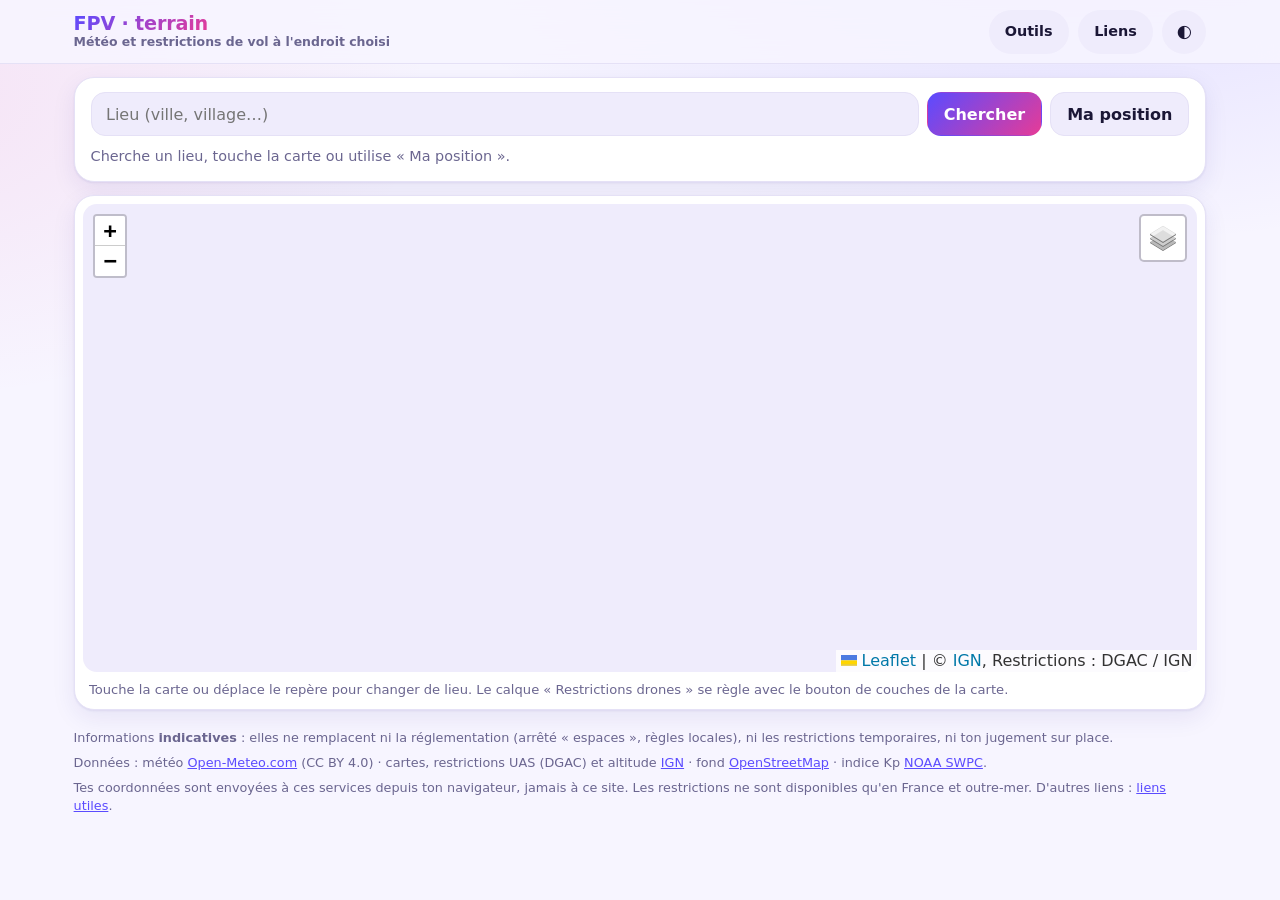
==== commit 416e3f48: "Add a tools page (web apps that talk to the flight controller over USB) Betaflight, Blackbox Explore" ====
--- a/index.html
+++ b/index.html
@@ -154,6 +154,7 @@
 <header class="topbar">
   <div class="topbar-in">
     <h1 class="brand"><span>FPV · terrain</span><span class="subtitle">Météo et restrictions de vol à l'endroit choisi</span></h1>
+    <a class="pill" href="outils.html">Outils</a>
     <a class="pill" href="liens.html">Liens</a>
     <button class="iconbtn" id="theme" type="button" aria-label="Thème : automatique" title="Thème : automatique">◐</button>
   </div>
